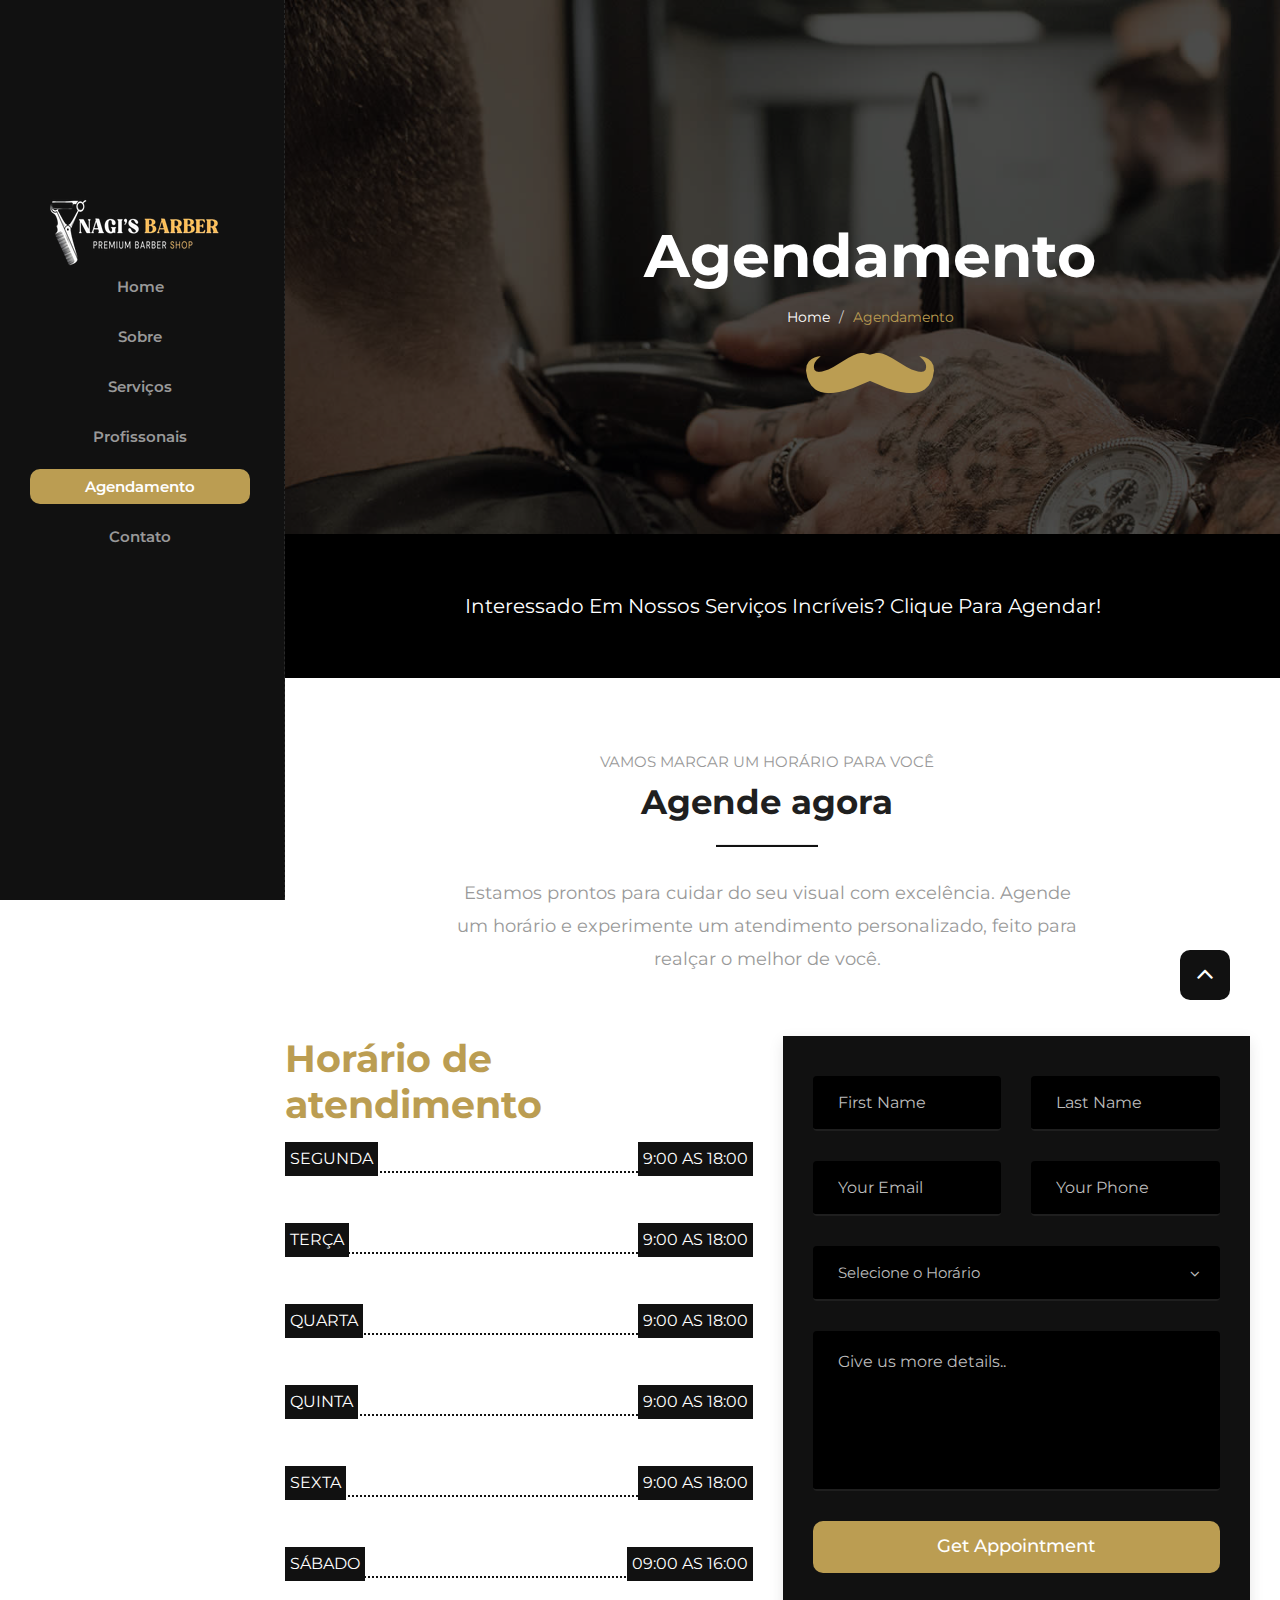
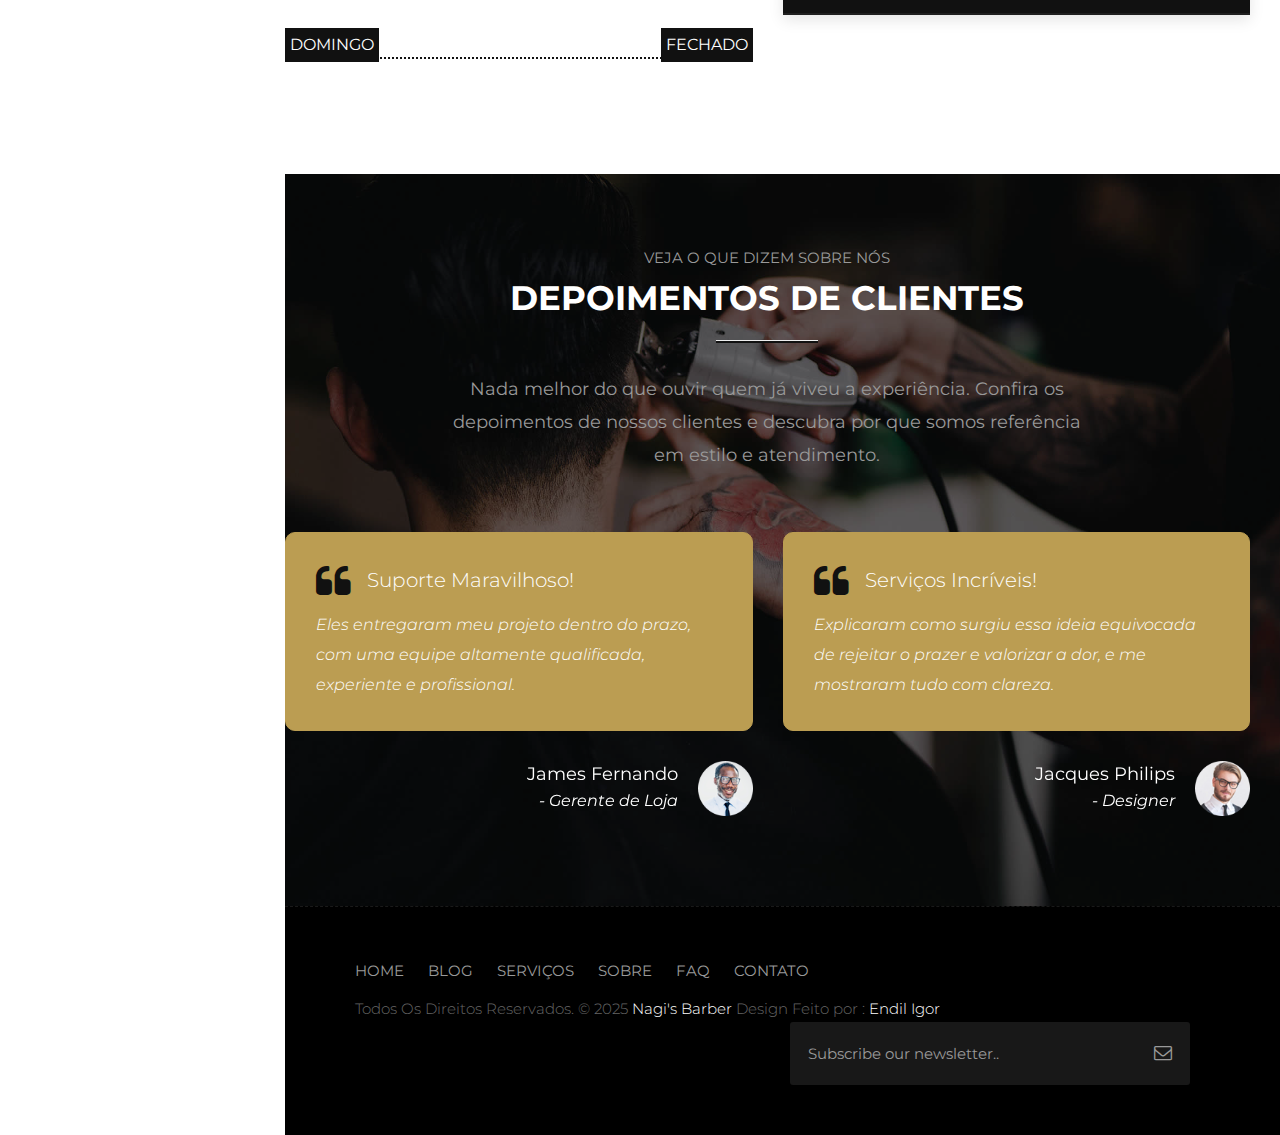
==== appointment.html @ 7f7d2e05 "first commit" ====
<!DOCTYPE html>
<html lang="en">

    <!-- Basic -->
    <meta charset="utf-8">
    <meta http-equiv="X-UA-Compatible" content="IE=edge">   
   
    <!-- Mobile Metas -->
    <meta name="viewport" content="width=device-width, minimum-scale=1.0, maximum-scale=1.0, user-scalable=no">
 
     <!-- Site Metas -->
    <title>Nagi's Barbershop</title>  
    <meta name="keywords" content="">
    <meta name="description" content="">
    <meta name="author" content="">

    <!-- Site Icons -->
    <link rel="shortcut icon" href="images/favi.ico" type="image/x-icon" />
    <link rel="apple-touch-icon" href="images/apple-touch-ico.png">

    <!-- Bootstrap CSS -->
    <link rel="stylesheet" href="css/bootstrap.min.css">
    <!-- Site CSS -->
    <link rel="stylesheet" href="style.css">
    <!-- Colors CSS -->
    <link rel="stylesheet" href="css/colors.css">
    <!-- ALL VERSION CSS -->
    <link rel="stylesheet" href="css/versions.css">
    <!-- Responsive CSS -->
    <link rel="stylesheet" href="css/responsive.css">
    <!-- Custom CSS -->
    <link rel="stylesheet" href="css/custom.css">

    <!--[if lt IE 9]>
      <script src="https://oss.maxcdn.com/libs/html5shiv/3.7.0/html5shiv.js"></script>
      <script src="https://oss.maxcdn.com/libs/respond.js/1.4.2/respond.min.js"></script>
    <![endif]-->

</head>
<body class="barber_version">

    <!-- LOADER -->
    <div id="preloader">
        <div class="cube-wrapper">
		  <div class="cube-folding">
			<span class="leaf1"></span>
			<span class="leaf2"></span>
			<span class="leaf3"></span>
			<span class="leaf4"></span>
		  </div>
		  <span class="loading" data-name="Loading">Nagi'sBarber Loading</span>
		</div>
    </div><!-- end loader -->
    <!-- END LOADER -->

    <div id="wrapper">

        <!-- Sidebar-wrapper -->
        <div id="sidebar-wrapper">
			<div class="side-top">
				<div class="logo-sidebar">
					<a href="index.html"><img src="images/logos/logo.png" alt="image"></a>
				</div>
				<ul class="sidebar-nav">
                    <li><a href="index.html">Home</a></li>
					<li><a href="about.html">Sobre</a></li>
					<li><a href="services.html">Serviços</a></li>
					<li><a href="barbers.html">Profissonais</a></li>
					<li><a class="active" href="appointment.html">Agendamento</a></li>
					<li><a href="contact.html">Contato</a></li>
				</ul>
			</div>
        </div>
        <!-- End Sidebar-wrapper -->

        <!-- Page Content -->
        <div id="page-content-wrapper">
            <a href="#menu-toggle" class="menuopener" id="menu-toggle"><i class="fa fa-bars"></i></a>
			
            <div class="all-page-bar">
				<div class="container">
					<div class="row">
						<div class="col-xs-12 col-sm-12 col-md-12">
							<div class="title title-1 text-center">
								<div class="title--heading">
									<h1>Agendamento</h1>
								</div>
								<div class="clearfix"></div>
								<ol class="breadcrumb">
									<li><a href="index-3.html">Home</a></li>
									<li class="active">Agendamento</li>
								</ol>
								<div class="much">
									<img src="uploads/mustache.png" alt=""/>
								</div>
							</div>
							<!-- .title end -->
						</div>
					</div>
				</div>
			</div><!-- end all-page-bar -->

            <section class="section nopad cac text-center">
                <a href="appointment.html"><h3>Interessado em nossos serviços incríveis? Clique para Agendar!</h3></a>
            </section>

            <div id="appointment" class="section wb">
                <div class="container-fluid">
                    <div class="section-title row text-center">
                        <div class="col-md-8 col-md-offset-2">
                            <small>VAMOS MARCAR UM HORÁRIO PARA VOCÊ</small>
                            <h3>Agende agora</h3>
                            <hr class="grd1">
                            <p class="lead">Estamos prontos para cuidar do seu visual com excelência. Agende um horário e experimente um atendimento personalizado, feito para realçar o melhor de você.</p>                            
                        </div>
                    </div><!-- end title -->

                    <div class="row">
						<div class="col-md-6">
							<div class="appointment-left">
								<h2>Horário de atendimento</h2>
								<div class="appointment-time">
									<ul>
										<li>
											<span>Segunda </span><span>9:00 as 18:00</span>
										</li>
										<li>
											<span>Terça </span><span>9:00 as 18:00</span>
										</li>
										<li>
											<span>Quarta </span><span>9:00 as 18:00</span>
										</li>
										<li>
											<span>Quinta </span><span>9:00 as 18:00</span>
										</li>
										<li>
											<span>Sexta  </span><span>9:00 as 18:00</span>
										</li>
										<li>
											<span>Sábado  </span><span>09:00 as 16:00</span>
										</li>
										<li>
											<span>Domingo  </span><span>Fechado</span>
										</li>
									</ul>
								</div>
							</div>
						</div>
                        <div class="col-md-6">
                            <div class="contact_form">
                                <div id="message"></div>
                                <form id="contactform" class="row" action="contact.php" name="contactform" method="post">
                                    <fieldset class="row-fluid">
                                        <div class="col-lg-6 col-md-6 col-sm-6 col-xs-12">
                                            <input type="text" name="first_name" id="first_name" class="form-control" placeholder="First Name">
                                        </div>
                                        <div class="col-lg-6 col-md-6 col-sm-6 col-xs-12">
                                            <input type="text" name="last_name" id="last_name" class="form-control" placeholder="Last Name">
                                        </div>
                                        <div class="col-lg-6 col-md-6 col-sm-6 col-xs-12">
                                            <input type="email" name="email" id="email" class="form-control" placeholder="Your Email">
                                        </div>
                                        <div class="col-lg-6 col-md-6 col-sm-6 col-xs-12">
                                            <input type="text" name="phone" id="phone" class="form-control" placeholder="Your Phone">
                                        </div>
                                        <div class="col-lg-12 col-md-12 col-sm-12 col-xs-12">
                                            <label class="sr-only">Selecione o Horário</label>
                                            <select name="select_service" id="select_service" class="selectpicker form-control" data-style="btn-white">
                                                <option value="selecttime">Selecione o Horário</option>
                                                <option value="Weekdays">Dias da semana</option>
                                                <option value="Weekend">Fim de semana</option>
                                            </select>
                                        </div>
                                        <div class="col-lg-12 col-md-12 col-sm-12 col-xs-12">
                                            <textarea class="form-control" name="comments" id="comments" rows="6" placeholder="Give us more details.."></textarea>
                                        </div>
                                        <div class="col-lg-12 col-md-12 col-sm-12 col-xs-12 text-center">
                                            <button type="submit" value="SEND" id="submit" class="btn btn-light btn-radius btn-brd grd1 btn-block subt">Get Appointment</button>
                                        </div>
                                    </fieldset>
                                </form>
                            </div>
                        </div><!-- end col -->
                    </div><!-- end row -->
                </div><!-- end container -->
            </div><!-- end section -->

            <div id="testimonials" class="parallax section db parallax-off" style="background-image:url('uploads/parallax_20.jpg');">
                <div class="container-fluid">
                    <div class="section-title row text-center">
                        <div class="col-md-8 col-md-offset-2">
                            <small>VEJA O QUE DIZEM SOBRE NÓS</small>
                            <h3>DEPOIMENTOS DE CLIENTES</h3>
                            <hr class="grd1">
                            <p class="lead">Nada melhor do que ouvir quem já viveu a experiência. Confira os depoimentos de nossos clientes e descubra por que somos referência em estilo e atendimento.</p>                            
                        </div>
                    </div><!-- end title -->

                    <div class="row">
                        <div class="col-md-12 col-sm-12">
                            <div class="testi-carousel owl-carousel owl-theme">                                 
                                <div class="testimonial clearfix">
                                    <div class="desc">
                                        <h3><i class="fa fa-quote-left"></i> Suporte Maravilhoso!</h3>
                                        <p class="lead">Eles entregaram meu projeto dentro do prazo, com uma equipe altamente qualificada, experiente e profissional.</p>
                                    </div>
                                    <div class="testi-meta">
                                        <img src="uploads/testi_01.png" alt="" class="img-responsive alignright">
                                        <h4>James Fernando <small>- Gerente de Loja</small></h4>
                                    </div>
                                    <!-- end testi-meta -->
                                </div>
                                <!-- end testimonial -->
                                
                                <div class="testimonial clearfix">
                                    <div class="desc">
                                        <h3><i class="fa fa-quote-left"></i> Serviços Incríveis!</h3>
                                        <p class="lead">Explicaram como surgiu essa ideia equivocada de rejeitar o prazer e valorizar a dor, e me mostraram tudo com clareza.</p>
                                    </div>
                                    <div class="testi-meta">
                                        <img src="uploads/testi_02.png" alt="" class="img-responsive alignright">
                                        <h4>Jacques Philips <small>- Designer</small></h4>
                                    </div>
                                    <!-- end testi-meta -->
                                </div>
                                <!-- end testimonial -->
                                
                                <div class="testimonial clearfix">
                                    <div class="desc">
                                        <h3><i class="fa fa-quote-left"></i> Equipe Talentosa e Dedicada!</h3>
                                        <p class="lead">O verdadeiro construtor da felicidade humana — ninguém rejeita ou evita o prazer em si, pois todos o buscam naturalmente.</p>
                                    </div>
                                    <div class="testi-meta">
                                        <img src="uploads/testi_03.png" alt="" class="img-responsive alignright">
                                        <h4>Venanda Mercy <small>- Rio de Janeiro</small></h4>
                                    </div>
                                    <!-- end testi-meta -->
                                </div>
                                <!-- end testimonial -->
                                
                                <div class="testimonial clearfix">
                                    <div class="desc">
                                        <h3><i class="fa fa-quote-left"></i> Atendimento Personalizado!</h3>
                                        <p class="lead">Nunca fui tão bem atendido em uma barbearia. Os profissionais entendem exatamente o que o cliente precisa e desejam.</p>
                                    </div>
                                    <div class="testi-meta">
                                        <img src="uploads/testi_04.png" alt="" class="img-responsive alignright">
                                        <h4>Roberto Santos <small>- São Paulo</small></h4>
                                    </div>
                                    <!-- end testi-meta -->
                                </div>
                            </div><!-- end testimonial -->
                        </div><!-- end col -->
                    </div><!-- end row -->
                </div><!-- end container -->
            </div><!-- end section -->

            <div class="copyrights">
                <div class="container-fluid">
                    <div class="footer-distributed">
                        <div class="footer-left">
                            <p class="footer-links">
                                <a href="#">Home</a>
                                <a href="#">Blog</a>
                                <a href="services.html">Serviços</a>
                                <a href="about.html">Sobre</a>
                                <a href="">Faq</a>
                                <a href="contact.html">Contato</a>
                            </p>
                            <p class="footer-company-name">Todos Os Direitos Reservados. &copy; 2025 <a href="#">Nagi's Barber</a> Design Feito por : <a href="https://www.linkedin.com/in/endil-igor/">Endil Igor</a></p>
                        </div>

                        <div class="footer-right">
                            <form method="get" action="#">
                                <input placeholder="Subscribe our newsletter.." name="search">
                                <i class="fa fa-envelope-o"></i>
                            </form>
                        </div>
                    </div>
                </div><!-- end container -->
            </div><!-- end copyrights -->
        </div>
    </div><!-- end wrapper -->

    <a href="#" id="scroll-to-top" class="dmtop global-radius"><i class="fa fa-angle-up"></i></a>

    <!-- ALL JS FILES -->
    <script src="js/all.js"></script>
	<script src="js/responsive-tabs.js"></script>
    <!-- ALL PLUGINS -->
    <script src="js/custom.js"></script>

    <!-- Menu Toggle Script -->
    <script>
    (function($) {
        "use strict";
        $("#menu-toggle").click(function(e) {
            e.preventDefault();
            $("#wrapper").toggleClass("toggled");
        });
        smoothScroll.init({
            selector: '[data-scroll]', // Selector for links (must be a class, ID, data attribute, or element tag)
            selectorHeader: null, // Selector for fixed headers (must be a valid CSS selector) [optional]
            speed: 500, // Integer. How fast to complete the scroll in milliseconds
            easing: 'easeInOutCubic', // Easing pattern to use
            offset: 0, // Integer. How far to offset the scrolling anchor location in pixels
            callback: function ( anchor, toggle ) {} // Function to run after scrolling
        });
    })(jQuery);
    </script>

</body>
</html>
---- style.css ----
/*------------------------------------------------------------------
    Version: 1.0
-------------------------------------------------------------------*/


/*------------------------------------------------------------------
    [Table of contents]

    1. IMPORT FONTS
    2. IMPORT FILES
    3. SKELETON
    4. WP CORE
    5. HEADER
    6. SECTIONS
    7. SECTIONS
    8. PORTFOLIO
    9. TESTIMONIALS
    10. PRICING TABLES
    11. ICON BOXES
    12. MESSAGE BOXES
    13. FEATURES
    14. CONTACT
    15. FOOTER
    16. MISC
    17. BUTTONS
-------------------------------------------------------------------*/


/*------------------------------------------------------------------
    IMPORT FONTS
-------------------------------------------------------------------*/

@import url('https://fonts.googleapis.com/css?family=Montserrat:100,200,300,400,500,600,700|Noto+Serif:400,700');

/*------------------------------------------------------------------
    IMPORT FILES
-------------------------------------------------------------------*/

@import url(css/animate.css);
@import url(css/animate.min.css);
@import url(css/loading.css...);
@import url(css/flaticon.css);
@import url(css/prettyPhoto.css);
@import url(css/owl.carousel.css);
@import url(css/font-awesome.min.css);

/*------------------------------------------------------------------
    SKELETON
-------------------------------------------------------------------*/

body {
    color: #999;
    font-size: 15px;
    font-family: 'Montserrat', sans-serif;
    line-height: 1.80857;
}

body.demos .section {
    background: url(images/bg.png) repeat top center #f2f3f5;
}

body.demos .section-title img {
    max-width: 280px;
    display: block;
    margin: 10px auto;
}

body.demos .service-widget h3 {
    border-bottom: 1px solid #ededed;
    font-size: 18px;
    padding: 20px 0;
    background-color: #ffffff;
}

body.demos .service-widget {
    margin: 0 0 30px;
    padding: 30px;
    background-color: #fff
}

body.demos .container-fluid {
    max-width: 1080px
}

a {
    color: #1f1f1f;
    text-decoration: none !important;
    outline: none !important;
    -webkit-transition: all .3s ease-in-out;
    -moz-transition: all .3s ease-in-out;
    -ms-transition: all .3s ease-in-out;
    -o-transition: all .3s ease-in-out;
    transition: all .3s ease-in-out;
}

h1,
h2,
h3,
h4,
h5,
h6 {
    letter-spacing: 0;
    font-weight: normal;
    position: relative;
    padding: 0 0 10px 0;
    font-weight: normal;
    line-height: 120% !important;
    color: #1f1f1f;
    margin: 0
}

h1 {
    font-size: 24px
}

h2 {
    font-size: 22px
}

h3 {
    font-size: 18px
}

h4 {
    font-size: 16px
}

h5 {
    font-size: 14px
}

h6 {
    font-size: 13px
}

h1 a,
h2 a,
h3 a,
h4 a,
h5 a,
h6 a {
    color: #212121;
    text-decoration: none!important;
    opacity: 1
}

h1 a:hover,
h2 a:hover,
h3 a:hover,
h4 a:hover,
h5 a:hover,
h6 a:hover {
    opacity: .8
}

a {
    color: #1f1f1f;
    text-decoration: none;
    outline: none;
}

a,
.btn {
    text-decoration: none !important;
    outline: none !important;
    -webkit-transition: all .3s ease-in-out;
    -moz-transition: all .3s ease-in-out;
    -ms-transition: all .3s ease-in-out;
    -o-transition: all .3s ease-in-out;
    transition: all .3s ease-in-out;
}

.btn-custom {
    margin-top: 20px;
    background-color: transparent !important;
    border: 2px solid #ddd;
    padding: 12px 40px;
    font-size: 16px;
}

.lead {
    font-size: 18px;
    line-height: 30px;
    color: #767676;
    margin: 0;
    padding: 0;
}

blockquote {
    margin: 20px 0 20px;
    padding: 30px;
}
ul, li, ol{
	list-style: none;
	margin: 0px;
	padding: 0px;
}


/*------------------------------------------------------------------
    WP CORE
-------------------------------------------------------------------*/

.first {
    clear: both
}

.last {
    margin-right: 0
}

.alignnone {
    margin: 5px 20px 20px 0;
}

.aligncenter,
div.aligncenter {
    display: block;
    margin: 5px auto 5px auto;
}

.alignright {
    float: right;
    margin: 10px 0 20px 20px;
}

.alignleft {
    float: left;
    margin: 10px 20px 20px 0;
}

a img.alignright {
    float: right;
    margin: 10px 0 20px 20px;
}

a img.alignnone {
    margin: 10px 20px 20px 0;
}

a img.alignleft {
    float: left;
    margin: 10px 20px 20px 0;
}

a img.aligncenter {
    display: block;
    margin-left: auto;
    margin-right: auto
}

.wp-caption {
    background: #fff;
    border: 1px solid #f0f0f0;
    max-width: 96%;
    /* Image does not overflow the content area */
    padding: 5px 3px 10px;
    text-align: center;
}

.wp-caption.alignnone {
    margin: 5px 20px 20px 0;
}

.wp-caption.alignleft {
    margin: 5px 20px 20px 0;
}

.wp-caption.alignright {
    margin: 5px 0 20px 20px;
}

.wp-caption img {
    border: 0 none;
    height: auto;
    margin: 0;
    max-width: 98.5%;
    padding: 0;
    width: auto;
}

.wp-caption p.wp-caption-text {
    font-size: 11px;
    line-height: 17px;
    margin: 0;
    padding: 0 4px 5px;
}


/* Text meant only for screen readers. */

.screen-reader-text {
    clip: rect(1px, 1px, 1px, 1px);
    position: absolute !important;
    height: 1px;
    width: 1px;
    overflow: hidden;
}

.screen-reader-text:focus {
    background-color: #f1f1f1;
    border-radius: 3px;
    box-shadow: 0 0 2px 2px rgba(0, 0, 0, 0.6);
    clip: auto !important;
    color: #21759b;
    display: block;
    font-size: 14px;
    font-size: 0.875rem;
    font-weight: bold;
    height: auto;
    left: 5px;
    line-height: normal;
    padding: 15px 23px 14px;
    text-decoration: none;
    top: 5px;
    width: auto;
    z-index: 100000;
    /* Above WP toolbar. */
}


/*------------------------------------------------------------------
    HEADER
-------------------------------------------------------------------*/

.megamenu .nav,
.megamenu .collapse,
.megamenu .dropup,
.megamenu .dropdown {
    position: static;
}

.megamenu .container-fluid {
    position: relative;
}

.megamenu .dropdown-menu {
    left: auto;
}

.megamenu .megamenu-content {
    padding: 20px 30px;
}

.megamenu .dropdown.megamenu-fw .dropdown-menu {
    left: 0;
    right: 0;
}

.megamenu .list-unstyled {
    min-width: 200px;
}

.header_style_01 {
    background-color: rgba(255, 255, 255, 0.1);
    display: block;
    left: 0;
    padding: 20px 40px !important;
    position: absolute;
    right: 0;
    top: 0;
    width: 100%;
    z-index: 111;
}

.header_style_01 .navbar-default {
    background-color: transparent;
    border: 0;
}

.header_style_01 .navbar,
.header_style_01 .navbar-nav,
.header_style_01 .navbar-default,
.header_style_01 .nav {
    margin-bottom: 0 !important;
}

.header_style_01 .navbar-brand {
    padding: 2px 15px 0 15px;
}

.header_style_01 .navbar-default .navbar-nav > li > a {
    border-radius: 0;
    color: #ffffff !important;
    font-size: 15px;
    font-style: normal;
    font-weight: 400;
    text-transform: capitalize;
    background-color: transparent;
}

.header_style_01 .navbar-default .navbar-nav > li a {
    background-color: transparent !important;
}

.header_style_01 .navbar-default .navbar-nav > li:hover a,
.header_style_01 .navbar-default .navbar-nav > li:focus a {
    opacity: 0.7;
    filter: alpha(opacity=70);
    /* For IE8 and earlier */
}

.header_style_01 .navbar-right > li {
    margin-top: 2px;
    -webkit-transition: all .3s ease-in-out;
    -moz-transition: all .3s ease-in-out;
    -ms-transition: all .3s ease-in-out;
    -o-transition: all .3s ease-in-out;
    transition: all .3s ease-in-out;
}

.header_style_01 .navbar-right > li > a {
    padding-bottom: 10px;
    padding-top: 10px;
}

li.social-links {
    margin: 0 8px;
}

li.social-links a {
    padding: 13px 0 !important;
}

.affix-top {
    overflow: hidden;
    visibility: visible;
    opacity: 1;
    top: -100%;
}

.affix {
    top: 0;
    left: 0;
    right: 0;
    width: 100%;
    padding: 20px 40px;
    background-color: #1f1f1f !important;
    -webkit-transition: visibility 0.95s ease-in-out, opacity 0.95s ease-in-out, bottom 0.95s ease-in-out, top 0.95s ease-in-out, left 0.95s ease-in-out, right 0.95s ease-in-out;
    -moz-transition: visibility 0.95s ease-in-out, opacity 0.95s ease-in-out, bottom 0.95s ease-in-out, top 0.95s ease-in-out, left 0.95s ease-in-out, right 0.95s ease-in-out;
    -o-transition: visibility 0.95s ease-in-out, opacity 0.95s ease-in-out, bottom 0.95s ease-in-out, top 0.95s ease-in-out, left 0.95s ease-in-out, right 0.95s ease-in-out;
    transition: visibility 0.95s ease-in-out, opacity 0.95s ease-in-out, top 0.95s ease-in-out, bottom 0.95s ease-in-out, left 0.95s ease-in-out, right 0.95s ease-in-out;
}

.navbar-nav li {
    position: relative;
}

.navbar-nav span {
    font-size: 24px;
    position: absolute;
    right: 2px;
    top: 13px;
}


body.barber_version .sidebar-nav li a.active{
	background: #bb9d52;
	color: #ffffff;
}


.side-top{
	position: absolute;
	top: 26%;
	width: 280px;
	text-align: center;
	margin: -20px auto;
	padding: 0 30px;
	list-style: none;
}

#full-width .owl-dots{
	display: inline-block;
	position: absolute;
	bottom: -50%;
	width: 100%;
	left: 0;
	right: 0;
	margin: 0 auto;
	text-align: center;
}
#full-width .owl-dots .owl-dot {
	display: inline-block;
}
#full-width .owl-dots .owl-dot span {
    width: 8px;
    height: 8px;
    margin: 0 7px;
    border-radius: 50%;
    background: #ddd;
	display: inline-block;
}

#full-width .owl-dots .owl-dot.active span {
	background: #bb9d52;
}


/*------------------------------------------------------------------
    SECTIONS
-------------------------------------------------------------------*/

.parallax {
    background-attachment: fixed;
    background-size: cover;
    height: 100%;
    padding: 120px 0;
    position: relative;
    width: 100%;
}

.parallax.parallax-off {
    background-attachment: scroll !important;
    display: block;
    height: 100%;
    min-height: 100%;
    overflow: hidden;
    position: relative;
    background-position: center center;
    vertical-align: sub;
    width: 100%;
    z-index: 2;
}

.parallax-off::before{
	content: "";
	position: absolute; 
	width: 100%;
	height: 100%;
	background: rgba(0,0,0,.6);
	left: 0px;
	top: 0px;
}


.no-scroll-xy {
    overflow: hidden !important;
    -webkit-transition: all .4s ease-in-out;
    -moz-transition: all .4s ease-in-out;
    -ms-transition: all .4s ease-in-out;
    -o-transition: all .4s ease-in-out;
    transition: all .4s ease-in-out;
}

.section {
    display: block;
    position: relative;
    overflow: hidden;
    padding: 70px 0;
}

.noover {
    overflow: visible;
}

.noover .btn-dark {
    border: 0 !important;
}

.nopad {
    padding: 0;
}

.nopadtop {
    padding-top: 0;
}

.section.wb {
    background-color: #ffffff;
}

.section.lb {
    background-color: #f2f3f5;
}

.section.db {
    background-color: #1f1f1f;
}

.section.color1 {
    background-color: #448AFF;
}

.first-section {
    display: block;
    position: relative;
    overflow: hidden;
    padding: 16em 0 13em;
}

.first-section::before{
	content: "";
	position: absolute;
	top: 0px;
	left: 0px;
	width: 100%;
	height: 100%;
	background: #000000;
}
.first-section::before{
	opacity: 0.5;
}

.first-section h2 {
    color: #ffffff;
    font-size: 68px;
    font-weight: 300;
    text-transform: capitalize;
    display: block;
    margin: 0;
    padding: 0 0 30px;
    position: relative;
}

.big-tagline{
	padding: 10px 0px;
}

.first-section .lead {
    font-size: 21px;
    font-weight: 300;
    padding: 0 0 40px;
    margin: 0;
    line-height: inherit;
    color: #ffffff;
}

.macbookright {
    width: 980px;
    position: absolute;
    right: -15%;
    bottom: -6%;
}

.section-title {
    display: block;
    position: relative;
    margin-bottom: 60px;
}

.section-title p {
    color: #999;
    font-weight: 400;
    font-size: 18px;
    line-height: 33px;
    margin: 0;
}

.section-title h3 {
    font-size: 42px;
    font-weight: 300;
    line-height: 62px;
    margin: 0 0 25px;
    padding: 0;
    text-transform: none;
}

.section.colorsection p,
.section.colorsection h3,
.section.db h3 {
    color: #ffffff;
}


/*------------------------------------------------------------------
    PORTFOLIO
-------------------------------------------------------------------*/

.item-h2,
.item-h1 {
    height: 100% !important;
    height: auto !important;
}

.isotope-item {
    z-index: 2;
    padding: 0;
}

.isotope-hidden.isotope-item {
    pointer-events: none;
    z-index: 1;
}

.isotope,
.isotope .isotope-item {
    /* change duration value to whatever you like */
    -webkit-transition-duration: 0.8s;
    -moz-transition-duration: 0.8s;
    transition-duration: 0.8s;
}

.isotope {
    -webkit-transition-property: height, width;
    -moz-transition-property: height, width;
    transition-property: height, width;
}

.isotope .isotope-item {
    -webkit-transition-property: -webkit-transform, opacity;
    -moz-transition-property: -moz-transform, opacity;
    transition-property: transform, opacity;
}

.portfolio-filter ul {
    padding: 0;
    z-index: 2;
    display: block;
    position: relative;
    margin: 0;
}

.portfolio-filter ul li {
    border-radius: 0;
    display: inline-block;
    margin: 0 5px 0 0;
    text-decoration: none;
    text-transform: uppercase;
    vertical-align: middle;
}

.portfolio-filter ul li:last-child:after {
    content: "";
}

.portfolio-filter ul li .btn-dark {
    box-shadow: none;
    background-color: transparent;
    border: 1px solid #e6e7e6 !important;
    color: #1f1f1f;
    font-weight: 400;
    font-size: 13px;
    padding: 10px 30px;
}

.da-thumbs {
    list-style: none;
    position: relative;
    padding: 0;
}

.da-thumbs .pitem {
    margin: 0;
    padding: 15px;
    position: relative;
}

.da-thumbs .pitem a,
.da-thumbs .pitem a img {
    display: block;
    position: relative;
}

.da-thumbs .pitem a {
    overflow: hidden;
}

.da-thumbs .pitem a div {
    position: absolute;
    background-color: rgba(0, 0, 0, 0.8);
    width: 100%;
    height: 100%;
}

.da-thumbs .pitem a div h3 {
    display: block;
    color: #ffffff;
    font-size: 20px;
    padding: 30px 15px;
    text-transform: capitalize;
    font-weight: normal;
}

.da-thumbs .pitem a div h3 small {
    display: block;
    color: #ffffff;
    margin-top: 5px;
    font-size: 13px;
    font-weight: 300;
}

.da-thumbs .pitem a div i {
    background-color: #1f1f1f;
    position: absolute;
    color: #ffffff !important;
    bottom: 0;
    font-size: 15px;
    z-index: 12;
    right: 0;
    width: 40px;
    height: 40px;
    line-height: 40px;
    text-align: center;
}


/*------------------------------------------------------------------
    TESTIMONIALS
-------------------------------------------------------------------*/

.logos img {
    margin: auto;
    display: block;
    text-align: center;
    width: 100%;
    opacity: 0.3;
}

.logos img:hover {
    opacity: 0.5;
}

.desc h3 i {
    color: #111111;
    font-size: 37px;
    vertical-align: middle;
    margin-right: 12px;
}

.desc {
    padding: 30px;
    position: relative;
    background: #bb9d52;
    border: 1px solid #bb9d52;
	border-radius: 10px;
}

.testi-meta {
    display: block;
    margin-top: 20px;
	text-align: right;
}

.testimonial h4 {
    font-size: 18px;
    color: #ffffff;
    padding: 13px 0 0;
}

.testimonial img {
    max-width: 55px;
}

.testimonial small {
    margin-top: 7px;
    font-size: 16px;
    display: block;
}

.testimonial {
    background-color: transparent;
}

.testimonial h3 {
    padding: 0 0 10px;
    font-size: 20px;
    font-weight: 300;
}

.testimonial small,
.testimonial .lead {
    background-color: transparent;
    color: #ffffff;
    display: block;
    font-size: 16px;
    font-style: italic;
    line-height: 30px;
    margin: 0;
    padding: 0;
    position: relative;
}

.testimonial p:after {
    display: none;
}


/*------------------------------------------------------------------
    PRICING TABLES
-------------------------------------------------------------------*/

.pricing-table {
    margin: 50px 0 0 0;
    background: #fff;
    box-shadow: 0 5px 14px rgba(0, 0, 0, 0.1);
}

.pricing-table i {
    width: 30px;
    color: #c2c2c2;
    display: inline-block;
    margin-right: 10px;
    padding-right: 5px;
    border-right: 1px solid #ececec;
}

.pricing-table .btn-dark {
    padding: 10px 24px;
    font-size: 15px;
}

.pricing-table strong {
    font-weight: 600;
    margin-right: 6px;
    color: #1f1f1f;
}

.pricing-table-header {
    padding: 30px 0 25px 0;
    background: #ffffff;
}

.pricing-table-header h2 {
    font-size: 31px;
    margin: 0;
    padding: 0;
    font-weight: 300;
}

.pricing-table-header h3 {
    font-size: 15px;
    font-weight: 600;
    color: #aaaaaa;
    margin-top: 10px;
    text-transform: uppercase;
}

.pricing-table-space {
    height: 10px;
}

.pricing-table-text {
    margin: 15px 30px 0 30px;
    padding: 0 10px 15px 10px;
    border-bottom: 1px solid #ececec;
    font-weight: 300;
    line-height: 30px;
    color: #c2c2c2;
    font-size: 16px;
}

.pricing-table-text p {
    font-weight: 400;
}

.pricing-table-features {
    margin: 15px 30px 0 30px;
    padding: 0 10px 15px 30px;
    border-bottom: 1px solid #ececec;
    text-align: left;
    line-height: 30px;
    font-size: 16px;
    color: #c2c2c2;
}

.pricing-table-highlighted h3,
.pricing-table-highlighted h2 {
    color: #ffffff !important;
}

.pricing-table-sign-up {
    margin-top: 25px;
    padding-bottom: 30px;
}


/* Highlighted table */

.pricing-table-highlighted {
    margin-top: 0;
}

.m130 {
    margin-top: 130px;
}

.nav-pills {
    border: 1px solid #e1e1e1;
}

.nav-pills > li {
    width: 50%;
    padding: 10px;
    float: left;
    margin: 0 !important;
}

.nav-pills > li > a {
    margin: 0!important;
    text-align: center;
    background-color: #f4f4f4;
}

.about-tab .nav-tabs{
	border: none;
	padding: 20px;
	display: block;
	text-align: center;
}
.about-tab .nav-tabs > li{
	margin: 0px;
	display: inline-block;
	text-align: center;
	float: none;
}

.about-tab .nav-tabs > li a{
	border-radius: 10px;
	border: none;
}
body.barber_version .about-tab .nav-tabs > li a:hover{
	color: #ffffff;
	background: #111111;
	border: none;
}
.about-tab .nav-tabs > li.active > a{
	border: none;
	background: #bb9d52;
	color: #ffffff;
}

.about-tab .tab-content > .tab-pane{
	padding: 20px;
	text-align: center;
}
.about-tab .tab-content > .tab-pane ul li{
	display: inline-block;
	margin: 0px 10px;
}
.about-tab .tab-content > .tab-pane ul li i{
	margin-right: 15px;
}


/*------------------------------------------------------------------
    ICON BOXES
-------------------------------------------------------------------*/

.icon-wrapper {
    position: relative;
    cursor: pointer;
    display: block;
    z-index: 1;
}

.icon-wrapper i {
    width: 75px;
    height: 75px;
    text-align: center;
    line-height: 75px;
    font-size: 28px;
    background-color: #f2f3f5;
    color: #1f1f1f;
    margin-top: 0;
}

.small-icons.icon-wrapper:hover i,
.small-icons.icon-wrapper:hover i:hover,
.small-icons.icon-wrapper i {
    width: auto !important;
    height: auto !important;
    line-height: 1 !important;
    padding: 0 !important;
    color: #e3e3e3 !important;
    background-color: transparent !important;
    background: none !important;
    margin-right: 10px !important;
    vertical-align: middle;
    font-size: 24px !important;
}

.small-icons.icon-wrapper h3 {
    font-size: 18px;
    padding-bottom: 5px;
}

.small-icons.icon-wrapper p {
    padding: 0;
    margin: 0;
}

.icon-wrapper h3 {
    font-size: 21px;
    padding: 0 0 15px;
    margin: 0;
}

.icon-wrapper p {
    margin-bottom: 0;
    padding-left: 95px;
}

.icon-wrapper p small {
    display: block;
    color: #999;
    margin-top: 10px;
    text-transform: none;
    font-weight: 600;
    font-size: 16px;
}

.icon-wrapper p small:after {
    content: "\f105";
    font-family: FontAwesome;
    margin-left: 5px;
    font-size: 11px;
}

.effect-1 {
    display: inline-block;
    cursor: pointer;
    text-align: center;
    position: relative;
    text-decoration: none;
    z-index: 1;
}

.effect-1:after {
    pointer-events: none;
    position: absolute;
    width: 100%;
    height: 100%;
    border-radius: 50%;
    content: '';
    -webkit-box-sizing: content-box;
    -moz-box-sizing: content-box;
    box-sizing: content-box;
}

.effect-1 {
    -webkit-transition: background 0.2s, color 0.2s;
    -moz-transition: background 0.2s, color 0.2s;
    transition: background 0.2s, color 0.2s;
}

.effect-1:after {
    top: -2px;
    left: -2px;
    padding: 2px;
    box-shadow: 0 0 0 2px #2750ff;
    -webkit-transition: -webkit-transform 0.2s, opacity 0.2s;
    -webkit-transform: scale(.8);
    -moz-transition: -moz-transform 0.2s, opacity 0.2s;
    -moz-transform: scale(.8);
    -ms-transform: scale(.8);
    transition: transform 0.2s, opacity 0.2s;
    transform: scale(.8);
    opacity: 0;
}

.effect-1:hover:after {
    -webkit-transform: scale(1);
    -moz-transform: scale(1);
    -ms-transform: scale(1);
    transform: scale(1);
    opacity: 1;
}

.effect-1:after {
    -webkit-transform: scale(1.2);
    -moz-transform: scale(1.2);
    -ms-transform: scale(1.2);
    transform: scale(1.2);
}

.effect-1:hover:after {
    -webkit-transform: scale(1);
    -moz-transform: scale(1);
    -ms-transform: scale(1);
    transform: scale(1);
    opacity: 1;
}


/*------------------------------------------------------------------
    MESSAGE BOXES
-------------------------------------------------------------------*/

.service-widget h3 {
    font-size: 21px;
    color: #ffffff;
    padding: 20px 0 12px;
    margin: 0;
}

.service-widget h3 a,
.section.wb .service-widget h3,
.section.lb .service-widget h3 {
    color: #1f1f1f;
}

.service-widget p {
    margin-bottom: 0;
    padding-bottom: 0;
}

.message-box h4 {
    text-transform: uppercase;
    padding: 0;
    margin: 0 0 5px;
    font-weight: 600;
    letter-spacing: 0.5px;
    font-size: 15px;
    color: #999;
}

.message-box h2 {
    font-size: 38px;
    font-weight: 600;
    padding: 0 0 10px;
    margin: 0;
    line-height: 62px;
    margin-top: 0;
    text-transform: none;
}

.message-box p {
    margin-bottom: 20px;
}

.message-box .lead {
    padding-top: 10px;
    font-size: 19px;
    font-style: italic;
    color: #999;
    padding-bottom: 0;
}

.post-media {
    position: relative;
}

.post-media img {
    width: 100%;
}

.playbutton {
    position: absolute;
    color: #ffffff !important;
    top: 40%;
    font-size: 60px;
    z-index: 12;
    left: 0;
    right: 0;
    text-align: center;
    margin: -20px auto;
}

.hoverbutton {
    background-color: rgba(255, 255, 255, 0.8);
    position: absolute;
    color: #1f1f1f !important;
    top: 48%;
    font-size: 21px;
    z-index: 12;
    left: 0;
    opacity: 0;
    right: 0;
    width: 50px;
    height: 50px;
    line-height: 50px;
    text-align: center;
    margin: -20px auto;
}

.service-widget:hover .hoverbutton {
    opacity: 1;
}

hr.hr1 {
    position: relative;
    margin: 60px 0;
    border: 1px dashed #f2f3f5;
}

hr.hr2 {
    position: relative;
    margin: 17px 0;
    border: 1px dashed #f2f3f5;
}

hr.hr3 {
    position: relative;
    margin: 25px 0 30px 0;
    border: 1px dashed #f2f3f5;
}

hr.invis {
    border-color: transparent;
}

hr.invis1 {
    margin: 10px 0;
    border-color: transparent;
}

.section.parallax hr.hr1 {
    border-color: rgba(255, 255, 255, 0.1);
}

.sep1 {
    display: block;
    position: absolute;
    content: '';
    width: 40px;
    height: 40px;
    bottom: -20px;
    left: 50%;
    margin-left: -14px;
    background-color: #1f1f1f;
    -ms-transform: rotate(45deg);
    -webkit-transform: rotate(45deg);
    transform: rotate(45deg);
    z-index: 1;
}

.sep2 {
    display: block;
    position: absolute;
    content: '';
    width: 40px;
    height: 40px;
    top: -20px;
    left: 50%;
    margin-left: -14px;
    background-color: #1f1f1f;
    -ms-transform: rotate(45deg);
    -webkit-transform: rotate(45deg);
    transform: rotate(45deg);
    z-index: 1;
}


/* Divider Styles */

.divider-wrapper {
    width: 100%;
    box-shadow: 0 5px 14px rgba(0, 0, 0, 0.1);
    height: 540px;
    margin: 0 auto;
    position: relative;
}

.divider-wrapper:hover {
    cursor: none;
}

.divider-bar {
    position: absolute;
    width: 10px;
    left: 50%;
    top: -10px;
    bottom: -15px;
}

.code-wrapper {
    border: 1px solid #ffffff;
    display: block;
    overflow: hidden;
    width: 100%;
    height: 100%;
    position: relative;
    background: url("uploads/code.jpg") no-repeat;
}

.design-wrapper {
    overflow: hidden;
    position: absolute;
    top: 0;
    left: 0;
    right: 0;
    bottom: 0;
    -webkit-transform: translateX(50%);
    transform: translateX(50%);
}

.design-image {
    display: block;
    width: 100%;
    height: 100%;
    position: relative;
    -webkit-transform: translateX(-50%);
    transform: translateX(-50%);
    background: url("uploads/design.jpg") no-repeat;
}


/*------------------------------------------------------------------
    FEATURES
-------------------------------------------------------------------*/

.customwidget h1 {
    font-size: 44px;
    color: #ffffff;
    padding: 15px 0 25px;
    margin: 0;
    line-height: 1 !important;
    font-weight: 300;
}

.customwidget ul {
    padding: 0;
    display: block;
    margin-bottom: 30px;
}

.customwidget li i {
    margin-right: 5px;
}

.customwidget li {
    color: #ffffff;
    margin-right: 10px;
}

.image-center img {
    position: relative;
    margin: 0 0 -208px;
    z-index: 10;
    padding-right: 30px;
    text-align: center;
}

.customwidget p {
    font-style: italic;
    font-size: 18px;
    padding: 0 0 10px;
}

.img-center img {
    width: 100%;
    box-shadow: 0 5px 14px rgba(0, 0, 0, 0.1);
}

.img-center {
    margin: auto;
}

#features li p {
    margin-bottom: 0;
    padding-bottom: 0;
}

#features li {
    display: table;
    width: 100%;
    margin: 35px 0;
    cursor: pointer;
}

.features-left,
.features-right {
    padding: 0 10px;
}

.features-right li:last-child,
.features-left li:last-child {
    margin-bottom: 0px;
    padding-bottom: 0 !important;
}

.features-right li i,
.features-left li i {
    width: 68px;
    height: 68px;
    line-height: 68px;
    display: table;
    border-radius: 50%;
    font-size: 26px;
    background-color: #f2f3f5;
    margin: 0 auto 22px;
    position: relative;
    text-align: center;
    z-index: 55;
    transition: .4s;
    padding: 0;
}

#features i img {
    display: table;
    margin: 0 auto;
}

.features-left li i:before,
.features-right li i:before {
    text-align: center;
}

.features-right li i .ico-current,
.features-left li i .ico-current {
    opacity: 1;
    transition: .4s;
    visibility: visible;
}

.features-right li i .ico-hover,
.features-left li i .ico-hover {
    opacity: 0;
    transition: .4s;
    visibility: hidden;
    top: 19px;
}

.features-right li:hover .ico-current,
.features-left li:hover .ico-current {
    opacity: 0;
    transition: .4s;
    visibility: hidden;
}

.features-right li:hover .ico-hover,
.features-left li:hover .ico-hover {
    opacity: 1;
    transition: .4s;
    visibility: visible;
}

.features-right i {
    float: left;
}

.fr-inner {
    margin-left: 90px;
}

.features-left i {
    float: right;
}

.fl-inner {
    text-align: right;
    margin-right: 90px;
}

#features h4 {
    text-transform: capitalize;
    margin: 0;
    font-size: 19px;
}


/*------------------------------------------------------------------
    CONTACT
-------------------------------------------------------------------*/

.bootstrap-select {
    width: 100% \0;
    /*IE9 and below*/
}

.bootstrap-select > .dropdown-toggle {
    width: 100%;
    padding-right: 25px;
}

.has-error .bootstrap-select .dropdown-toggle,
.error .bootstrap-select .dropdown-toggle {
    border-color: #b94a48;
}

.bootstrap-select.fit-width {
    width: auto !important;
}

.bootstrap-select:not([class*="col-"]):not([class*="form-control"]):not(.input-group-btn) {
    width: 100%;
}

.bootstrap-select .dropdown-toggle:focus {
    outline: thin dotted #333333 !important;
    outline: 5px auto -webkit-focus-ring-color !important;
    outline-offset: -2px;
}

.bootstrap-select.form-control {
    margin-bottom: 0;
    padding: 0;
    border: none;
}

.bootstrap-select.form-control:not([class*="col-"]) {
    width: 100%;
}

.bootstrap-select.form-control.input-group-btn {
    z-index: auto;
}

.bootstrap-select.btn-group:not(.input-group-btn),
.bootstrap-select.btn-group[class*="col-"] {
    float: none;
    display: inline-block;
    margin-left: 0;
}

.bootstrap-select.btn-group.dropdown-menu-right,
.bootstrap-select.btn-group[class*="col-"].dropdown-menu-right,
.row .bootstrap-select.btn-group[class*="col-"].dropdown-menu-right {
    float: right;
}

.form-inline .bootstrap-select.btn-group,
.form-horizontal .bootstrap-select.btn-group,
.form-group .bootstrap-select.btn-group {
    margin-bottom: 0;
}

.form-group-lg .bootstrap-select.btn-group.form-control,
.form-group-sm .bootstrap-select.btn-group.form-control {
    padding: 0;
}

.form-inline .bootstrap-select.btn-group .form-control {
    width: 100%;
}

.bootstrap-select.btn-group.disabled,
.bootstrap-select.btn-group > .disabled {
    cursor: not-allowed;
}

.bootstrap-select.btn-group.disabled:focus,
.bootstrap-select.btn-group > .disabled:focus {
    outline: none !important;
}

.bootstrap-select.btn-group .dropdown-toggle .filter-option {
    display: inline-block;
    overflow: hidden;
    width: 100%;
    text-align: left;
}

.bootstrap-select.btn-group .dropdown-toggle .fa-angle-down {
    position: absolute;
    top: 30% !important;
    right: -5px;
    vertical-align: middle;
}

.bootstrap-select.btn-group[class*="col-"] .dropdown-toggle {
    width: 100%;
}

.bootstrap-select.btn-group .dropdown-menu {
    border: 1px solid #ededed;
    box-shadow: none;
    box-sizing: border-box;
    min-width: 100%;
    padding: 20px 10px;
    z-index: 1035;
}

.dropdown-menu > li > a {
    background-color: transparent !important;
    color: #bcbcbc !important;
    font-size: 15px;
    padding: 10px 20px;
}

.bootstrap-select.btn-group .dropdown-menu.inner {
    position: static;
    float: none;
    border: 0;
    padding: 0;
    margin: 0;
    border-radius: 0;
    -webkit-box-shadow: none;
    box-shadow: none;
}

.bootstrap-select.btn-group .dropdown-menu li {
    position: relative;
}

.bootstrap-select.btn-group .dropdown-menu li.active small {
    color: #fff;
}

.bootstrap-select.btn-group .dropdown-menu li.disabled a {
    cursor: not-allowed;
}

.bootstrap-select.btn-group .dropdown-menu li a {
    cursor: pointer;
}

.bootstrap-select.btn-group .dropdown-menu li a.opt {
    position: relative;
    padding-left: 2.25em;
}

.bootstrap-select.btn-group .dropdown-menu li a span.check-mark {
    display: none;
}

.bootstrap-select.btn-group .dropdown-menu li a span.text {
    display: inline-block;
}

.bootstrap-select.btn-group .dropdown-menu li small {
    padding-left: 0.5em;
}

.bootstrap-select.btn-group .dropdown-menu .notify {
    position: absolute;
    bottom: 5px;
    width: 96%;
    margin: 0 2%;
    min-height: 26px;
    padding: 3px 5px;
    background: #f5f5f5;
    border: 1px solid #e3e3e3;
    -webkit-box-shadow: inset 0 1px 1px rgba(0, 0, 0, 0.05);
    box-shadow: inset 0 1px 1px rgba(0, 0, 0, 0.05);
    pointer-events: none;
    opacity: 0.9;
    -webkit-box-sizing: border-box;
    -moz-box-sizing: border-box;
    box-sizing: border-box;
}

.bootstrap-select.btn-group .no-results {
    padding: 3px;
    background: #f5f5f5;
    margin: 0 5px;
    white-space: nowrap;
}

.bootstrap-select.btn-group.fit-width .dropdown-toggle .filter-option {
    position: static;
}

.bootstrap-select.btn-group.fit-width .dropdown-toggle .caret {
    position: static;
    top: auto;
    margin-top: 4px;
}

.bootstrap-select.btn-group.show-tick .dropdown-menu li.selected a span.check-mark {
    position: absolute;
    display: inline-block;
    right: 15px;
    margin-top: 5px;
}

.bootstrap-select.btn-group.show-tick .dropdown-menu li a span.text {
    margin-right: 34px;
}

.bootstrap-select.show-menu-arrow.open > .dropdown-toggle {
    z-index: 1036;
}

.bootstrap-select.show-menu-arrow .dropdown-toggle:before {
    content: '';
    border-left: 7px solid transparent;
    border-right: 7px solid transparent;
    border-bottom: 7px solid rgba(204, 204, 204, 0.2);
    position: absolute;
    bottom: -4px;
    left: 9px;
    display: none;
}

.bootstrap-select.show-menu-arrow .dropdown-toggle:after {
    content: '';
    border-left: 6px solid transparent;
    border-right: 6px solid transparent;
    border-bottom: 6px solid white;
    position: absolute;
    bottom: -4px;
    left: 10px;
    display: none;
}

.bootstrap-select.show-menu-arrow.dropup .dropdown-toggle:before {
    bottom: auto;
    top: -3px;
    border-top: 7px solid rgba(204, 204, 204, 0.2);
    border-bottom: 0;
}

.bootstrap-select.show-menu-arrow.dropup .dropdown-toggle:after {
    bottom: auto;
    top: -3px;
    border-top: 6px solid white;
    border-bottom: 0;
}

.bootstrap-select.show-menu-arrow.pull-right .dropdown-toggle:before {
    right: 12px;
    left: auto;
}

.bootstrap-select.show-menu-arrow.pull-right .dropdown-toggle:after {
    right: 13px;
    left: auto;
}

.bootstrap-select.show-menu-arrow.open > .dropdown-toggle:before,
.bootstrap-select.show-menu-arrow.open > .dropdown-toggle:after {
    display: block;
}

.bs-searchbox,
.bs-actionsbox,
.bs-donebutton {
    padding: 4px 8px;
}

.bs-actionsbox {
    float: left;
    width: 100%;
    -webkit-box-sizing: border-box;
    -moz-box-sizing: border-box;
    box-sizing: border-box;
}

.bs-actionsbox .btn-group button {
    width: 50%;
}

.bs-donebutton {
    float: left;
    width: 100%;
    -webkit-box-sizing: border-box;
    -moz-box-sizing: border-box;
    box-sizing: border-box;
}

.bs-donebutton .btn-group button {
    width: 100%;
}

.bs-searchbox + .bs-actionsbox {
    padding: 0 8px 4px;
}

.bs-searchbox .form-control {
    margin-bottom: 0;
    width: 100%;
}

select.bs-select-hidden,
select.selectpicker {
    display: none !important;
}

select.mobile-device {
    position: absolute !important;
    top: 0;
    left: 0;
    display: block !important;
    width: 100%;
    height: 100% !important;
    opacity: 0;
}


/*# sourceMappingURL=bootstrap-select.css.map */

.bootstrap-select > .btn {
    background: rgba(0, 0, 0, 0) none repeat scroll 0 0;
    font-size: 15px;
    height: 33px;
    box-shadow: none !important;
    border: 0 !important;
    padding: 0;
    width: 100%;
    color: #bcbcbc !important;
}

.contact_form {
    border: 1px solid #ededed;
    box-shadow: 0 5px 14px rgba(0, 0, 0, 0.1);
    background-color: #f2f3f5;
    padding: 40px 30px;
}

.contact_form .form-control {
    background-color: #fff;
    margin-bottom: 30px;
    border: 1px solid #ebebeb;
    box-sizing: border-box;
    color: #bcbcbc;
    font-size: 16px;
    outline: 0 none;
    padding: 10px 25px;
    height: 55px;
    resize: none;
    box-shadow: none !important;
    width: 100%;
}

.contact_form textarea {
    color: #bcbcbc;
    padding: 20px 25px !important;
    height: 160px !important;
}

.contact_form .form-control::-webkit-input-placeholder {
    color: #bcbcbc;
}

.contact_form .form-control::-moz-placeholder {
    opacity: 1;
    color: #bcbcbc;
}

.contact_form .form-control::-ms-input-placeholder {
    color: #bcbcbc;
}

#contact {
    background: url(images/bg.png) no-repeat center center #fff;
}


/*------------------------------------------------------------------
    FOOTER
-------------------------------------------------------------------*/

.cac {
    background-color: #232323;
    -webkit-transition: all .3s ease-in-out;
    -moz-transition: all .3s ease-in-out;
    -ms-transition: all .3s ease-in-out;
    -o-transition: all .3s ease-in-out;
    transition: all .3s ease-in-out;
}

.cac:hover a h3 {
    color: #fff !important;
}

.cac a h3 {
    color: #ffffff;
}

.cac h3 {
    padding: 60px 0;
    margin: 0;
    font-weight: 400;
    font-size: 20px;
    text-transform: capitalize;
    line-height: !important;
}

.footer {
    padding: 90px 0 80px !important;
    color: #999;
    background-color: #1f1f1f;
}

.footer .widget-title {
    position: relative;
    display: block;
    margin-bottom: 30px;
}

.footer .widget-title small {
    color: #999;
    display: block;
    padding: 0 58px;
    text-transform: uppercase;
}

.footer .widget-title h3 {
    color: #fff;
    font-weight: 300;
    font-size: 21px;
    padding: 0;
    margin: 0;
    line-height: 1 !important;
}

.footer-links {
    list-style: none;
    padding: 0;
}

.footer-links a {
    color: #999;
}

.footer-links a:hover,
.footer a:hover {
    color: #f4f4f4 !important;
}

.footer-links li {
    margin-bottom: 10px;
    display: block;
    width: 100%;
    border-bottom: 1px dashed rgba(255, 255, 255, 0.1);
    padding-bottom: 10px;
}

.twitter-widget li {
    margin-bottom: 0;
    border: 0 !important;
}

.twitter-widget li i {
    border-right: 0 !important;
    margin-right: 0;
}

.footer-links li:last-child {
    margin-bottom: 0;
    padding-bottom: 0;
    border: 0;
}

.footer-links i {
    display: inline-block;
    width: 25px;
    margin-right: 10px;
    border-right: 1px dashed rgba(255, 255, 255, 0.1);
}

.copyrights {
    border-top: 1px dashed rgba(255, 255, 255, 0.1);
    background-color: #1f1f1f;
    box-sizing: border-box;
    width: 100%;
    text-align: left;
    padding: 50px 60px;
    overflow: hidden;
}


/* Footer left */

.footer-distributed .footer-left {
    float: left;
}

.footer-distributed .footer-links {
    margin: 0 0 10px;
    text-transform: uppercase;
    padding: 0;
}

.footer-distributed .footer-links a {
    display: inline-block;
    line-height: 1.8;
    margin: 0 10px 0 10px;
    text-decoration: none;
}

.footer-distributed .footer-company-name {
    font-weight: 300;
    margin: 0 10px;
    color: #666;
    padding: 0;
}


/* Footer right */

.footer-distributed .footer-right {
    float: right;
}


/* The search form */

.footer-distributed form {
    position: relative;
}

.footer-distributed form input {
    display: block;
    border-radius: 3px;
    box-sizing: border-box;
    background-color: #181818;
    border: none;
    font: inherit;
    font-size: 15px;
    font-weight: normal;
    color: #999;
    width: 400px;
    padding: 18px 50px 18px 18px;
}

.footer-distributed form input:focus {
    outline: none;
}


/* Changing the placeholder color */

.footer-distributed form input::-webkit-input-placeholder {
    color: #999;
}

.footer-distributed form input::-moz-placeholder {
    opacity: 1;
    color: #999;
}

.footer-distributed form input:-ms-input-placeholder {
    color: #999;
}


/* The magnify glass icon */

.footer-distributed form i {
    width: 18px;
    height: 18px;
    position: absolute;
    top: 16px;
    right: 18px;
    color: #999;
    font-size: 18px;
    margin-top: 6px;
}


.footer-distributed .footer-company-name a{
	color: #ffffff;
}

.footer-distributed .footer-company-name a:hover{
	color: #bb9d52;
}


/*------------------------------------------------------------------
    MISC
-------------------------------------------------------------------*/

.progress {
    background-color: #f2f3f5;
    border-radius: 0;
    box-shadow: none;
    height: 5px;
    margin-bottom: 20px;
    overflow: hidden;
}

.skills h3 {
    color: #999999;
    font-size: 15px;
}

.dmtop {
    background-color: #3C3D41;
    z-index: 100;
    width: 50px;
    height: 50px;
    line-height: 47px;
    position: fixed;
    bottom: -100px;
    border-radius: 3px;
    right: 50px;
    text-align: center;
    font-size: 28px;
    color: #ffffff !important;
    cursor: pointer;
    -webkit-transition: all .7s ease-in-out;
    -moz-transition: all .7s ease-in-out;
    -o-transition: all .7s ease-in-out;
    -ms-transition: all .7s ease-in-out;
    transition: all .7s ease-in-out;
}

.dmtop.show{
	bottom: 50px;
}

.icon_wrap {
    background-color: #1f1f1f;
    width: 100px;
    height: 100px;
    display: block;
    line-height: 100px;
    font-size: 34px;
    color: #ffffff;
    margin: 0 auto;
    text-align: center;
    padding: 0 !important;
    border: 0 !important;
}

.stat-wrap h3 {
    font-size: 18px;
    font-weight: 400;
    color: #999 !important;
    margin: 0 !important;
    padding: 0 !important;
    line-height: 1 !important:
}

.stat-wrap p {
    font-size: 38px;
    color: #ffffff;
    margin: 0;
    font-weight: 300;
    padding: 4px 0 0;
    line-height: 1 !important:
}

#preloader {
    width: 100%;
    height: 100%;
    top: 0;
    right: 0;
    bottom: 0;
    left: 0;
    background: #bb9d52;
    z-index: 11000;
    position: fixed;
    display: block
}

.preloader {
    position: absolute;
    margin: 0 auto;
    left: 1%;
    right: 1%;
    top: 45%;
    width: 95px;
    height: 95px;
    background: center center no-repeat none;
    background-size: 95px 95px;
    -webkit-border-radius: 50%;
    -moz-border-radius: 50%;
    -ms-border-radius: 50%;
    -o-border-radius: 50%;
    border-radius: 50%
}


/*------------------------------------------------------------------
    BUTTONS
-------------------------------------------------------------------*/

.navbar-default .btn-light {
    padding: 0 20px;
    margin-left: 15px;
}

.btn {
    border: 0 !important;
}

.nav-pills,
.effect-1:after,
.nav-pills > li > a,
.global-radius,
.btn-brd {
    -webkit-border-radius: 10px;
    -moz-border-radius: 10px;
    border-radius: 10px;
}

.btn-light {
    padding: 13px 40px;
    font-size: 18px;
    border: 2px solid #ffffff !important;
    color: #ffffff;
    background-color: transparent;
	font-weight: 500;
}

.btn-dark {
    padding: 13px 40px;
    font-size: 18px;
    border: 1px solid #ececec !important;
    color: #1f1f1f;
    background-color: transparent;
}

.btn-light:hover,
.btn-light:focus {
    border-color: rgba(255, 255, 255, 0.6);
    color: rgba(255, 255, 255, 0.6);
}



/*------------------------------------------------------------------
    Inner Pages
-------------------------------------------------------------------*/

.all-page-bar{
	background: url("uploads/barber_all.jpg") no-repeat center;
	background-size: cover;
	position: relative;
}

.all-page-bar::before{
	content: "";
	position: absolute;
	width: 100%;
	height: 100%;
	background: rgba(0,0,0, 0.7);
	top: 0px;
	left: 0px;
}

.all-page-bar .title{
	padding: 220px 0 140px 0;
}

.all-page-bar .title h1{
	font-size: 60px;
	font-weight: 700;
	color: #ffffff;
}

.all-page-bar .title .breadcrumb, .all-page-bar .title .breadcrumb a{
	background: transparent;
	font-size: 14px;
	font-weight: 400;
	line-height: 1;
	color: #ffffff;
}

.all-page-bar .title .breadcrumb .active{
	color: #bb9d52;
}

body.barber_version .service-wrap:hover{
	transform: scale(1.07);
	transition: all 1s ease-in-out;
	z-index: 1000;
}

.hover-br{
	position: relative;
	display: block;
	overflow: hidden;
}

.hover-br .social-up-hover{
	position: absolute;
	top: -100%;
	left: 0;
	width: 100%;
	height: 100%;	
	transform: none;
	opacity: 1;
	transition: all 500ms ease;	
	background: -moz-linear-gradient(top, rgba(255,255,255,0) 0%, rgba(254,254,253,0) 1%, rgba(188,158,84,1) 99%, rgba(187,157,82,1) 100%); /* FF3.6-15 */
	background: -webkit-linear-gradient(top, rgba(255,255,255,0) 0%,rgba(254,254,253,0) 1%,rgba(188,158,84,1) 99%,rgba(187,157,82,1) 100%); /* Chrome10-25,Safari5.1-6 */
	background: linear-gradient(to bottom, rgba(255,255,255,0) 0%,rgba(254,254,253,0) 1%,rgba(188,158,84,1) 99%,rgba(187,157,82,1) 100%); /* W3C, IE10+, FF16+, Chrome26+, Opera12+,
	filter: progid:DXImageTransform.Microsoft.gradient( startColorstr='#00ffffff', endColorstr='#bb9d52',GradientType=0 ); /* IE6-9 */
}

body.barber_version .dev-list .widget:hover .hover-br .social-up-hover{
	top: 0%;
	opacity: 1;
}

.footer-social{
	position: absolute;
	left: 0px;
	right: 0px;
	bottom: 32px;
	width: auto;
	padding: 0 40px;
	transform: scale(1.2);
	transition: all 2s ease-in-out;
}

body.barber_version .dev-list .widget:hover .hover-br .social-up-hover .footer-social {
	transform: scale(1.1);
	opacity: 1;
	transition: all 2s ease-in-out;
}

.appointment-left{}

.appointment-left h2{
	font-size: 38px;
	color: #bb9d52;
	font-weight: 700;
}

.appointment-time ul{}
.appointment-time ul li{
	color: #ffffff;
	list-style-type: none;
	margin-bottom: 45px;
	border-bottom: 2px dotted #111111;
	font-size: 16px;
	text-transform: uppercase;
	font-weight: 400;
	line-height: 34px;
}
.appointment-time ul li span{
	background: #111111;
	position: relative;
	top: 5px;
	padding: 0 5px;
	display: inline-block;
}
.appointment-time ul li span:last-child{
	float: right;
}
---- css/colors.css ----
/******************************************
    Version: 1.0
/****************************************** */

.customwidget li i,
.navbar-nav span {
    color: #db00ce !important;
}

.lead strong,
.icon-wrapper:hover a,
a:hover,
a:focus {
    color: #2750ff
}


/**************************************
GRADIENTS 
**************************************/

.grd1-trans {
    background: rgb(219, 0, 206);
    background: -moz-linear-gradient(top, rgba(219, 0, 206, 0.6) 0%, rgba(39, 80, 255, 0.6) 100%);
    background: -webkit-linear-gradient(top, rgba(219, 0, 206, 0.6) 0%, rgba(39, 80, 255, 0.6) 100%);
    background: linear-gradient(to bottom, rgba(219, 0, 206, 0.6) 0%, rgba(39, 80, 255, 0.6) 100%);
    filter: progid: DXImageTransform.Microsoft.gradient( startColorstr='#db00ce', endColorstr='#2750ff', GradientType=0);
}

.icon_wrap:hover,
.nav-pills > li.active > a,
.nav-pills > li.active > a:focus,
.nav-pills > li.active > a:hover,
.icon-wrapper:hover i,
.grd1 {
    color: #ffffff;
    background: #db00ce;
    background: -moz-linear-gradient(left, #db00ce 0%, #2750ff 100%);
    background: -webkit-linear-gradient(left, #db00ce 0%, #2750ff 100%);
    background: linear-gradient(to right, #db00ce 0%, #2750ff 100%);
    filter: progid: DXImageTransform.Microsoft.gradient( startColorstr='#db00ce', endColorstr='#2750ff', GradientType=1);
}

.icon_wrap,
.dmtop:hover,
.cac:hover,
.features-right li:hover i,
.features-left li:hover i,
.nav-pills > li:hover > a,
.nav-pills > li:focus > a,
.nav-pills > li.active > a,
.nav-pills > li.active > a:focus,
.nav-pills > li.active > a:hover,
.divider-bar,
.owl-next:hover i,
.owl-prev:hover i,
.icon-wrapper:hover i:hover,
.grd1:hover,
.grd1:focus {
    background-position: 100px;
    color: #ffffff;
    background: #2750ff;
    background: -moz-linear-gradient(left, #2750ff 0%, #db00ce 100%);
    background: -webkit-linear-gradient(left, #2750ff 0%, #db00ce 100%);
    background: linear-gradient(to right, #2750ff 0%, #db00ce 100%);
    filter: progid: DXImageTransform.Microsoft.gradient( startColorstr='#2750ff', endColorstr='#db00ce', GradientType=1);
}
---- css/versions.css ----
/*------------------------------------------------------------------
    Version: 1.0
-------------------------------------------------------------------*/


/*------------------------------------------------------------------
    [Table of contents]

    1. DEFAULT VERSION (Check style.css and colors.css)
    2. HOSTING VERSION
    3. SEO VERSION
    4. WATCH VERSION
    5. APP VERSION
    6. CLINIC VERSION
    7. REAL ESTATE VERSION
    8. POLITICS VERSION
    9. BARBER VERSION
    10. BUILDING VERSION

-------------------------------------------------------------------*/

/*------------------------------------------------------------------
    1. BARBER
-------------------------------------------------------------------*/

body.barber_version .participate-wrap small,
body.barber_version .message-box h4,
body.barber_version .customwidget li i,
body.barber_version .navbar-nav span {
    color: #424145 !important;
}

body.barber_version .sidebar-nav li:hover a {
    background: #bb9d52;
	color: #ffffff;
}

body.barber_version .lead strong,
body.barber_version .icon-wrapper:hover a,
body.barber_version a:hover,
body.barber_version a:focus {
    color: #893d00;
}


/**************************************
GRADIENTS 
**************************************/

body.barber_version .icon_wrap:hover,
body.barber_version .nav-pills > li.active > a,
body.barber_version .nav-pills > li.active > a:focus,
body.barber_version .nav-pills > li.active > a:hover,
body.barber_version .icon-wrapper:hover i{
    color: #ffffff;
    background: #bb9d52;   
}

body.barber_version .grd1 {
	color: #ffffff;
    background: #111111;
}

body.barber_version .dmtop,
body.barber_version .icon_wrap,
body.barber_version .dmtop:hover,
body.barber_version .features-right li:hover i,
body.barber_version .features-left li:hover i,
body.barber_version .nav-pills > li:hover > a,
body.barber_version .nav-pills > li:focus > a,
body.barber_version .nav-pills > li.active > a,
body.barber_version .nav-pills > li.active > a:focus,
body.barber_version .nav-pills > li.active > a:hover,
body.barber_version .divider-bar,
body.barber_version .owl-next:hover i,
body.barber_version .owl-prev:hover i,
body.barber_version .icon-wrapper:hover i:hover{
    background-position: 100px;
    color: #ffffff;
    background: #111111;
}

body.barber_version .grd1:hover,
body.barber_version .grd1:focus {
	color: #ffffff;
    background: #bb9d52;
}

body.barber_version .cac:hover{
	background: #bb9d52;
}

body.barber_version .effect-1:after {
    box-shadow: 0 0 0 2px #bb9d52;
}

body.barber_version {    
    overflow-x: hidden;
}

body.barber_version .first-section .grd1 {
    border: 0 !important;
    padding: 17px 40px;
    font-size: 15px;
	font-weight: 600;
}

body.barber_version .container-fluid {
    max-width: 1280px;
}

body.barber_version .section.lb {
    background-color: #f9f9f9;
}


/* Toggle Styles */

body.barber_version .menuopener {
    position: absolute;
    top: 15px;
    left: 15px;
    background-color: #bb9d52;
    z-index: 111;
    color: #fff !important;
    width: 50px;
    height: 50px;
    display: none;
    line-height: 50px;
	font-size: 24px;
    text-align: center;
}

body.barber_version .menuopener:hover{
	background-color: #111111;
}

body.barber_version #wrapper {
    padding-left: 0;
    -webkit-transition: all 0.5s ease;
    -moz-transition: all 0.5s ease;
    -o-transition: all 0.5s ease;
    transition: all 0.5s ease;
}

body.barber_version #wrapper.toggled {
    padding-left: 280px;
}

body.barber_version #sidebar-wrapper {
    z-index: 1000;
    border-right: 1px dashed rgba(255, 255, 255, 0.1);
    position: fixed;
    left: 280px;
    width: 0;
    height: 100%;
    margin-left: -280px;
    overflow-y: auto;
    background: #111111;
    -webkit-transition: all 0.5s ease;
    -moz-transition: all 0.5s ease;
    -o-transition: all 0.5s ease;
    transition: all 0.5s ease;
}

body.barber_version .contact_form {
    background-color: #111111;
    border: 0;
    border-bottom: 2px solid #1f1f1f !important;
}

body.barber_version .contact_form .form-control {
    background-color: #000;
    border: 0;
    border-bottom: 2px solid #1f1f1f !important;
}

body.barber_version .contact_form .btn {
    border: 0 !important;
}

body.barber_version .contact_form .btn.subt{
	background: #bb9d52;
}

body.barber_version .section.db,
body.barber_version .copyrights,
body.barber_version .cac,
body.barber_version .footer {
    background-color: #000000;
}

body.barber_version #wrapper.toggled #sidebar-wrapper {
    width: 280px;
}

body.barber_version #page-content-wrapper {
    width: 100%;
    position: absolute;
    padding: 15px;
}

body.barber_version #wrapper.toggled #page-content-wrapper {
    position: absolute;
    margin-right: -280px;
}

body.barber_version .first-section h2 strong {
    font-size: 68px;
}

body.barber_version .first-section h2 {
    font-size: 52px;
}


/* Sidebar Styles */


body.barber_version .container-fluid {
    padding-left: 0px;
    padding-right: 30px;
}

body.barber_version .logo-sidebar {
    display: block;
    width: 120px;
    height: 40px;
    object-fit: contain;
    position: relative; /* Permite ajuste fino */
    top: -17px; /* ★ Move para cima (valor negativo) */
    right: -20px; /* ★ Move para direita (valor negativo) */
    margin: 0 0 1em;
}

body.barber_version .sidebar-nav li {
    line-height: 45px;
	margin-bottom: 15px;
}

body.barber_version .sidebar-nav li a {
    display: block;
    text-decoration: none;
    color: #999999;
	background-color: transparent;
	font-weight: 600;
	padding: 7px 17px 7px;
	-webkit-border-radius: 10px;
	-ms-border-radius: 10px;
	border-radius: 10px;
	line-height: 21px;
}

body.barber_version .sidebar-nav li a:hover {
    text-decoration: none;
    color: #fff;
}

body.barber_version .sidebar-nav li a:active,
body.barber_version .sidebar-nav li a:focus {
    text-decoration: none;
}

body.barber_version .section-title h3 {
    font-size: 34px;
    padding: 10px 0 0;
    font-weight: bold;
    line-height: 1 !important;
}

body.barber_version .section-title small {
    font-size: 15px;
}

body.barber_version .section-title hr {
    width: 100px;
    margin: 0 auto 30px !important;
    padding: 1px;
    background-color: #111;
}

body.barber_version hr.invis4 {
    margin: 90px 0 0;
    border: 0;
}

body.barber_version .service-wrap {
    margin: 30px 0;
	padding: 20px;
    display: block;
    position: relative;
    background: #ffffff;
	-webkit-box-shadow: 0px 5px 35px 0px rgba(148, 146, 245, 0.15);
	box-shadow: 0px 5px 35px 0px rgba(148, 146, 245, 0.15);
	border-radius: 10px;
	transition: all 1s ease-in-out;
}

body.barber_version .service-wrap h4 {
    font-weight: bold;
    text-transform: capitalize;
    font-size: 20px;
}

body.barber_version .service-wrap p,
body.barber_version .service-wrap p {
    margin-bottom: 0;
}

body.barber_version .service-wrap img {
    max-width: 120px;
    margin: 0 30px 0 0;
}

body.barber_version .dev-list .widget p {
    margin: 0;
    padding: 5px 0 15px;
}

body.barber_version .dev-list img {
    width: 100%;
}

body.barber_version .dev-list .widget {
    padding: 30px;
	margin-bottom: 30px;
    border: 1px solid #ededed;
	-webkit-box-shadow: 0px 5px 35px 0px rgba(148, 146, 245, 0.15);
	box-shadow: 0px 5px 35px 0px rgba(148, 146, 245, 0.15);
}

body.barber_version .dev-list .widget h3 {
    font-size: 21px;
    padding: 0 0 5px;
    margin: 0;
    line-height: 1 !important;
}

body.barber_version .dev-list .grd1 {
    margin: 0 2px;
    border-radius: 10px;
}

body.barber_version .dev-list .widget-title {
    padding: 20px 0 10px;
    margin: 0;
    line-height: 1 !important;
}

@media(max-width:768px) {
    body.barber_version .menuopener {
        display: block;
    }
    body.barber_version .first-section h2 strong,
    body.barber_version .first-section h2 {
        font-size: 36px;
    }
}

@media(min-width:768px) {
    body.barber_version #wrapper {
        padding-left: 285px;
    }
    body.barber_version #wrapper.toggled {
        padding-left: 0;
    }
    body.barber_version #sidebar-wrapper {
        width: 285px;
    }
    body.barber_version #wrapper.toggled #sidebar-wrapper {
        width: 0;
    }
    body.barber_version #page-content-wrapper {
        padding: 0;
        position: relative;
    }
    body.barber_version #wrapper.toggled #page-content-wrapper {
        position: relative;
        margin-right: 0;
    }
}


/*------------------------------------------------------------------
    10. BUILDING VERSION
-------------------------------------------------------------------*/

body.building_version {
    font-family: 'Raleway', sans-serif;
}

body.building_version .message-box h4,
body.building_version .widget-title small,
body.building_version .customwidget li i,
body.building_version .navbar-nav span {
    color: #ffc000 !important;
}

body.building_version .lead strong,
body.building_version .icon-wrapper:hover a,
body.building_version a:hover,
body.building_version a:focus {
    color: #fdde00
}

body.building_version .effect-1:after {
    box-shadow: 0 0 0 2px #ffc000;
}


/**************************************
GRADIENTS 
**************************************/

body.building_version .btn-buy:hover,
body.building_version .cac:hover,
body.building_version .icon_wrap:hover,
body.building_version .nav-pills > li.active > a,
body.building_version .nav-pills > li.active > a:focus,
body.building_version .nav-pills > li.active > a:hover,
body.building_version .icon-wrapper:hover i,
body.building_version .grd1 {
    color: #000 !important;
    background: #ffc000;
    border: #ffc000;
    background: -moz-linear-gradient(left, #ffc000 0%, #fdde00 100%);
    background: -webkit-linear-gradient(left, #ffc000 0%, #fdde00 100%);
    background: linear-gradient(to right, #ffc000 0%, #fdde00 100%);
    filter: progid: DXImageTransform.Microsoft.gradient( startColorstr='#ffc000', endColorstr='#fdde00', GradientType=1);
}

body.building_version .dev-list .widget h3,
body.building_version .icon_wrap,
body.building_version .dmtop:hover,
body.building_version .features-right li:hover i,
body.building_version .features-left li:hover i,
body.building_version .nav-pills > li:hover > a,
body.building_version .nav-pills > li:focus > a,
body.building_version .nav-pills > li.active > a,
body.building_version .nav-pills > li.active > a:focus,
body.building_version .nav-pills > li.active > a:hover,
body.building_version .divider-bar,
body.building_version .owl-next:hover i,
body.building_version .owl-prev:hover i,
body.building_version .icon-wrapper:hover i:hover,
body.building_version .grd1:hover,
body.building_version .grd1:focus {
    background-position: 100px;
    color: #000 !important;
    background: #fdde00;
    background: -moz-linear-gradient(left, #fdde00 0%, #ffc000 100%);
    background: -webkit-linear-gradient(left, #fdde00 0%, #ffc000 100%);
    background: linear-gradient(to right, #fdde00 0%, #ffc000 100%);
    filter: progid: DXImageTransform.Microsoft.gradient( startColorstr='#fdde00', endColorstr='#ffc000', GradientType=1);
}

body.building_version .navbar-nav span {
    color: #fdde00 !important;
}

body.building_version .seo-services .col-md-3:hover img {
    border-color: #fdde00;
}

body.building_version .affix {
    background-color: #000000 !important;
    padding-left: 0 !important;
    padding-right: 0 !important;
}

body.building_version .header_style_01 {
    background-color: #000000;
    padding-left: 0 !important;
    padding-right: 0 !important;
    position: relative;
}

body.building_version .header_style_01 .navbar-default .navbar-nav > li > a {
    color: #ffffff !important;
}

body.building_version .header_style_01 .navbar-default .navbar-nav > li.active a,
body.building_version .header_style_01 .navbar-default .navbar-nav > li:hover a,
body.building_version .header_style_01 .navbar-default .navbar-nav > li:focus a,
body.building_version .header_style_01 .navbar-default .navbar-nav > li:active a {
    color: #fcdb08 !important;
}

body.building_version .first-section {
    padding: 12em 0;
}

body.building_version .first-section h2 {
    color: #000;
    font-weight: bold;
    font-size: 54px;
}

body.building_version .first-section .lead {
    color: #222222;
}

body.building_version .first-section .btn {
    background-color: #000000 !important;
    border: 0 !important;
}

body.building_version .message-box h2 {
    font-weight: bold;
    text-transform: uppercase;
}

body.building_version .dev-list .widget {
    background-color: #ffffff;
    padding: 15px;
}

body.building_version .dev-list .widget h3 {
    display: inline-block;
    font-size: 18px;
    line-height: 1 !important;
    margin: 0 !important;
    padding: 4px 10px;
    position: relative;
    top: -12px;
}

body.building_version .dev-list .widget small {
    display: block;
    margin: -10px 0 5px;
}

body.building_version .footer-social {
    display: block;
    margin-top: 15px;
}

body.building_version .message-box p {
    margin-bottom: 0;
}

body.building_version .message-box p.lead {
    margin-bottom: 30px;
}

body.building_version .btn-dark {
    border: 2px solid #000000 !important;
    color: #000000 !important;
}

body.building_version .section-title h3 {
    font-weight: bold;
}

body.building_version .contact_form .btn {
    border: 0 !important;
}
---- css/responsive.css ----
/******************************************
    Version: 1.0
/****************************************** */

@media (max-width: 1310px) {
    .macbookright {
        right: -25%;
    }
    body.app_version .app_iphone_01 {
        right: 0% !important;
    }
    body.app_version .app_iphone_02 {
        right: -10% !important;
    }
    body.politics_version .app_iphone_01 {
        left: 0%;
    }
}

@media (max-width: 1200px) {
    body.watch_version .image-center img {
        max-width: 660px;
        top: 0;
        left: -12%;
        position: absolute !important;
        z-index: 10;
        text-align: center;
    }
    body.politics_version .app_iphone_01 {
        left: -5%;
    }
    body.watch_version .macbookright {
        right: -7%;
    }
    .header_style_01 .navbar-brand {
        padding-right: 0;
    }
    .container-fluid {
        width: 100%;
        padding: 0 15px;
    }
    .container {
        width: 90%;
    }
    .first-section h2 {
        font-size: 48px;
    }
}

@media (max-width: 1158px) {
    body.clinic_version .app_iphone_01 {
        right: -5%;
    }
    body.clinic_version .app_iphone_02 {
        right: 15%;
    }
    body.clinic_version .app_iphone_03 {
        right: -10%;
    }
    .header_style_01 .navbar-default .navbar-nav > li > a {
        font-size: 14px;
    }
    .first-section .lead {
        font-size: 18px;
    }
    .navbar-default .btn-light {
        display: none;
    }
    body.app_version .app_iphone_01 {
        right: -5% !important;
    }
    body.app_version .app_iphone_02 {
        right: -15% !important;
    }
}

@media (max-width: 1120px) {
    .iphones {
        right: -30%;
    }
    .macbookright {
        bottom: -10%;
        right: -35%;
    }
    .how-its-work .hc {
        width: 50% !important;
    }
    body.clinic_version .how-its-work .hc {
        width: 33.3333% !important;
    }
    body.clinic_version .dev-list .widget img {
        width: 100%;
    }
}

@media (max-width: 992px) {
    body.clinic_version .service-widget {
        margin: 15px 0;
    }
    .m40 {
        margin-top: 40px;
    }
    body.host_version .stat-wrap {
        text-align: center;
    }
    body.host_version .stat-wrap .alignleft {
        float: none;
        margin: 0 auto;
    }
    .apple-button i {
        font-size: 32px;
        margin: 0px 20px 0 0;
        vertical-align: middle;
    }
    body.clinic_version .affix,
    body.clinic_version .header_style_01,
    body.app_version .header_style_01 {
        width: 100% !important;
        padding: 20px 0 !important;
    }
    .apple-button strong {
        font-size: 24px;
    }
    body.app_version .header_style_01 {
        top: 0 !important;
    }
    .pricing-table {
        margin: 15px 0 !important;
    }
    hr.hr2 {
        display: none;
    }
    .stat-wrap .col-md-3,
    .icon-wrapper,
    .message-box {
        margin-bottom: 30px;
    }
    .owl-prev i {
        left: 0;
        border-radius: 0;
    }
    .owl-next i {
        right: 0;
        border-radius: 0;
    }
    body.clinic_version .how-its-work .hc {
        width: 100% !important;
    }
}

@media (max-width: 1000px) {
    body.politics_version .header_style_01 {
        position: relative;
        top: 0;
        background-color: #1f1f1f !important;
    }
    body.realestate_version .message-box,
    body.realestate_version .service-widget {
        margin: 15px 0;
    }
    body.realestate_version .property-detail .col-md-2 {
        margin: 15px 0;
    }
    body.realestate_version .first-section {
        padding: 10em 0 !important;
    }
    body.realestate_version .header_style_01 {
        position: relative;
        background-color: #1f1f1f;
    }
    .footer .col-xs-12 {
        margin: 15px 0;
        width: 100% !important;
    }
    body.clinic_version .app_iphone_01,
    body.clinic_version .app_iphone_02,
    body.clinic_version .app_iphone_03 {
        display: none;
    }
    body.seo_version .header_style_01 {
        background-color: #0e0e2e;
    }
    .navbar-default .btn-light {
        display: block;
        width: 100%;
        border: 0 !important;
        padding: 0 !important;
        margin: -8px -2px 0 !important;
        line-height: 1 !important;
    }
    .navbar-collapse {
        margin-top: 15px;
    }
    .header_style_01 {
        background-color: #1f1f1f;
        display: block;
        left: 0;
        padding: 20px 40px !important;
        position: relative;
        right: 0;
        top: 0;
        width: 100%;
        z-index: 111;
    }
    .navbar-default .navbar-toggle {
        border-color: #1f1f1f;
        color: #fff !important;
        background-color: #1f1f1f !important;
    }
    .navbar-default .navbar-collapse,
    .navbar-default .navbar-form {
        border-color: transparent;
    }
    .navbar-header {
        float: none;
    }
    .navbar-left,
    .navbar-right {
        float: none !important;
    }
    .navbar-toggle {
        display: block;
    }
    .navbar-collapse {
        border-top: 1px solid transparent;
        box-shadow: inset 0 1px 0 rgba(255, 255, 255, 0.1);
    }
    .navbar-fixed-top {
        top: 0;
        border-width: 0 0 1px;
    }
    .navbar-collapse.collapse {
        display: none!important;
    }
    .navbar-nav {
        float: none!important;
        margin-top: 7.5px;
    }
    .navbar-nav>li {
        float: none;
    }
    .navbar-nav>li>a {
        padding-top: 10px;
        padding-bottom: 10px;
    }
    .collapse.in {
        display: block !important;
    }
    .affix-top {
        overflow: hidden;
        visibility: visible;
        opacity: 1;
        top: 0 !important;
    }
    .header_style_01 .navbar-default .navbar-nav > li a {
        padding: 10px 5px;
    }
    .first-section .col-md-6 {
        width: 100%;
        text-align: center;
    }
    .social-links,
    .macbookright {
        display: none !important;
    }
    .footer-distributed form input {
        width: 300px;
    }
    .footer-distributed {
        padding: 30px;
        text-align: center;
        font: bold 14px sans-serif;
    }
    .footer-distributed .footer-company-name {
        margin-top: 10px;
        font-size: 12px;
    }
    .footer-distributed .footer-left,
    .footer-distributed .footer-right {
        float: none;
        max-width: 100%;
        margin: 0 auto;
    }
    .footer-distributed .footer-left {
        margin-bottom: 20px;
    }
    .footer-distributed form input {
        width: 100%;
    }
}

@media (max-width: 768px) {
    body.building_version .first-section h2 {
        font-size: 34px;
    }
    body.politics_version .issuse-wrap2 {
        margin-top: 30px;
    }
    body.seo_version .nopadtop {
        padding-top: 120px;
    }
    body.host_version .affix,
    body.host_version .header_style_01 {
        padding-left: 0 !important;
        padding-right: 0 !important;
    }
    body.host_version .stat-wrap .col-md-4 {
        margin: 15px 0;
    }
    .how-its-work .hc {
        width: 100% !important;
    }
    .affix,
    .header_style_01 {
        padding-left: 15px;
        padding-right: 15px;
    }
    .m130 {
        margin-top: 0;
    }
    .footer .widget,
    .logos .col-md-2,
    .service-widget {
        margin: 30px 0;
    }
    .features-left i {
        float: left;
        margin-right: 20px !important;
    }
    .fl-inner {
        text-align: left;
        margin-right: 0;
    }
    .effect-1:after {
        border: 0 !important;
        box-shadow: none !important;
    }
    .first-section {
        padding: 8em 0 6em !important;
    }
    .first-section h2 {
        font-size: 32px;
    }
	body.barber_version #sidebar-wrapper{
		border-right: none;
	}
	body.barber_version .container-fluid{
		padding: 0px;
	}
	body.barber_version .dev-list .widget{
		padding: 20px;
	}
	body.barber_version .first-section h2 strong, body.barber_version .first-section h2{
		font-size: 24px;
	}
	.cac h3{
		padding: 30px 0;
	}
	.about-tab .nav-tabs{
		padding: 20px 0px;
	}
	.about-tab .nav-tabs > li a{
		font-size: 12px;
	}
	.big-tagline{
		padding: 10px 15px;
	}
	.all-page-bar .title{
		padding: 120px 0 60px 0;
	}
	.all-page-bar .title h1{
		font-size: 30px;
	}
	body.barber_version .service-wrap h4{
		clear: both;
		margin-top: 20px;
		display: inline-block;
		font-size: 18px;
	}
	body.barber_version #wrapper.toggled .menuopener.fixed-menu{
		position: fixed;
		margin-left: 260px;
	}
	body.barber_version  .menuopener.fixed-menu{
		position: fixed;
		-ms-animation-name: fadeInDown;
		-moz-animation-name: fadeInDown;
		-op-animation-name: fadeInDown;
		-webkit-animation-name: fadeInDown;
		animation-name: fadeInDown;
		-ms-animation-duration: 500ms;
		-moz-animation-duration: 500ms;
		-op-animation-duration: 500ms;
		-webkit-animation-duration: 500ms;
		animation-duration: 500ms;
		-ms-animation-timing-function: linear;
		-moz-animation-timing-function: linear;
		-op-animation-timing-function: linear;
		-webkit-animation-timing-function: linear;
		animation-timing-function: linear;
		-ms-animation-iteration-count: 1;
		-moz-animation-iteration-count: 1;
		-op-animation-iteration-count: 1;
		-webkit-animation-iteration-count: 1;
		animation-iteration-count: 1;
	}
}

@media (max-width: 600px) {
    body.host_version .btn-light,
    body.app_version .btn-light {
        font-size: 14px;
        margin: 0 auto;
        padding: 10px 20px;
        text-align: center;
        width: 40% !important;
    }
    body.app_version .btn-light i {
        display: none !important;
    }
    .copyrights {
        padding: 40px 10px;
    }
    .footer-distributed {
        padding: 0;
    }
    .section-title p {
        font-size: 14px;
        line-height: 25px;
    }
    .section-title h3 {
        font-size: 28px;
    }
    .portfolio-filter ul li .btn-dark {
        border: 0 !important;
        width: 100%;
        display: block;
        background-color: #ffffff;
        border-radius: 0;
    }
    .portfolio-filter ul li {
        border-radius: 0;
        padding: 1px;
        display: inline-block;
        margin: 0 1px 2px 1px;
        text-decoration: none;
        text-transform: uppercase;
        background-color: #ededed;
        vertical-align: middle;
        width: 49%;
        float: left;
        border: 0 solid #ededed;
    }
	body.barber_version #sidebar-wrapper{
		border-right: none;
	}
	body.barber_version .container-fluid{
		padding: 0px;
	}
	body.barber_version .dev-list .widget{
		padding: 20px;
	}
	.footer-social{
		padding: 0 15px;
	}
	.message-box h2{
		font-size: 24px;
	}
	body.barber_version .first-section h2 strong, body.barber_version .first-section h2{
		font-size: 24px;
	}
	.cac h3{
		padding: 30px 0;
	}
	.about-tab .nav-tabs{
		padding: 20px 0px;
	}
	.about-tab .nav-tabs > li a{
		font-size: 12px;
	}
	.big-tagline{
		padding: 10px 15px;
	}
	.all-page-bar .title{
		padding: 120px 0 60px 0;
	}
	.all-page-bar .title h1{
		font-size: 30px;
	}
	body.barber_version .service-wrap h4{
		clear: both;
		margin-top: 20px;
		display: inline-block;
		font-size: 18px;
	}
	body.barber_version #wrapper.toggled .menuopener.fixed-menu{
		position: fixed;
		margin-left: 260px;
	}
	body.barber_version  .menuopener.fixed-menu{
		position: fixed;
		-ms-animation-name: fadeInDown;
		-moz-animation-name: fadeInDown;
		-op-animation-name: fadeInDown;
		-webkit-animation-name: fadeInDown;
		animation-name: fadeInDown;
		-ms-animation-duration: 500ms;
		-moz-animation-duration: 500ms;
		-op-animation-duration: 500ms;
		-webkit-animation-duration: 500ms;
		animation-duration: 500ms;
		-ms-animation-timing-function: linear;
		-moz-animation-timing-function: linear;
		-op-animation-timing-function: linear;
		-webkit-animation-timing-function: linear;
		animation-timing-function: linear;
		-ms-animation-iteration-count: 1;
		-moz-animation-iteration-count: 1;
		-op-animation-iteration-count: 1;
		-webkit-animation-iteration-count: 1;
		animation-iteration-count: 1;
	}
	.parallax {
		
	}
}
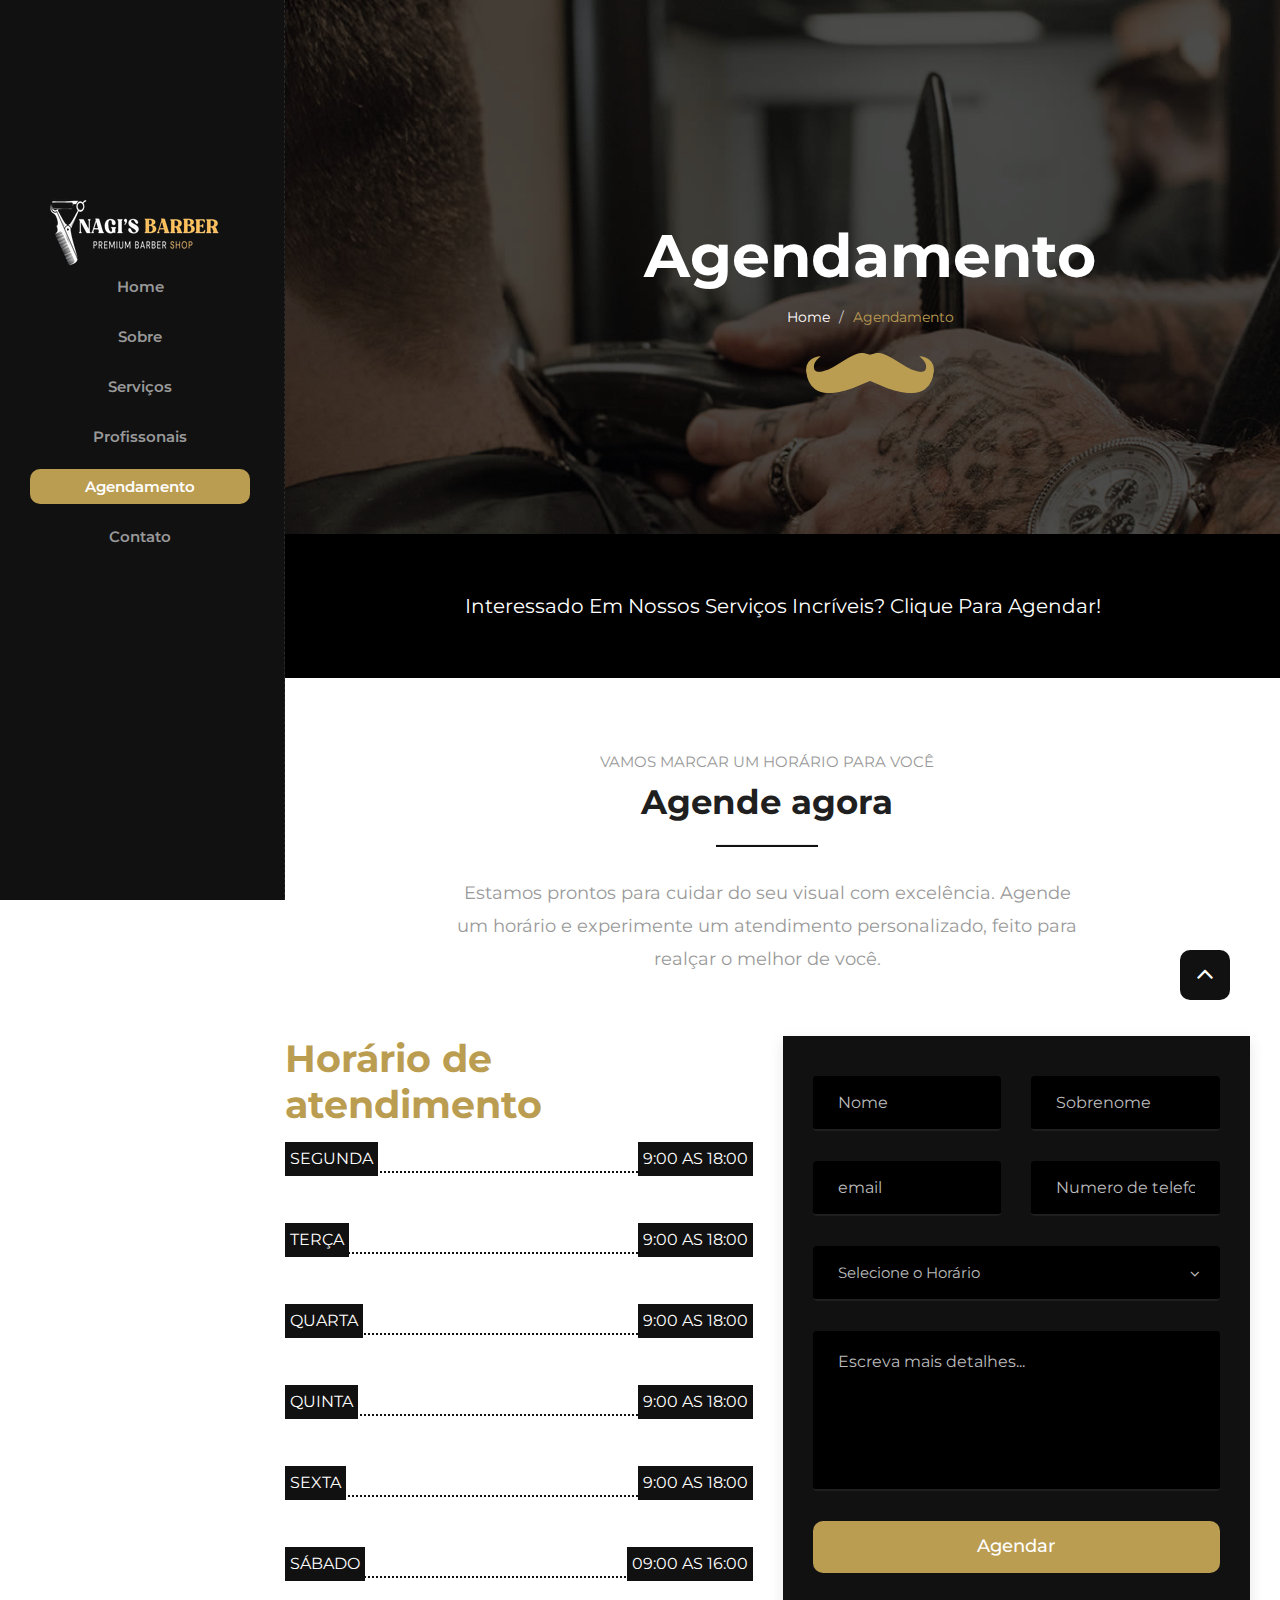
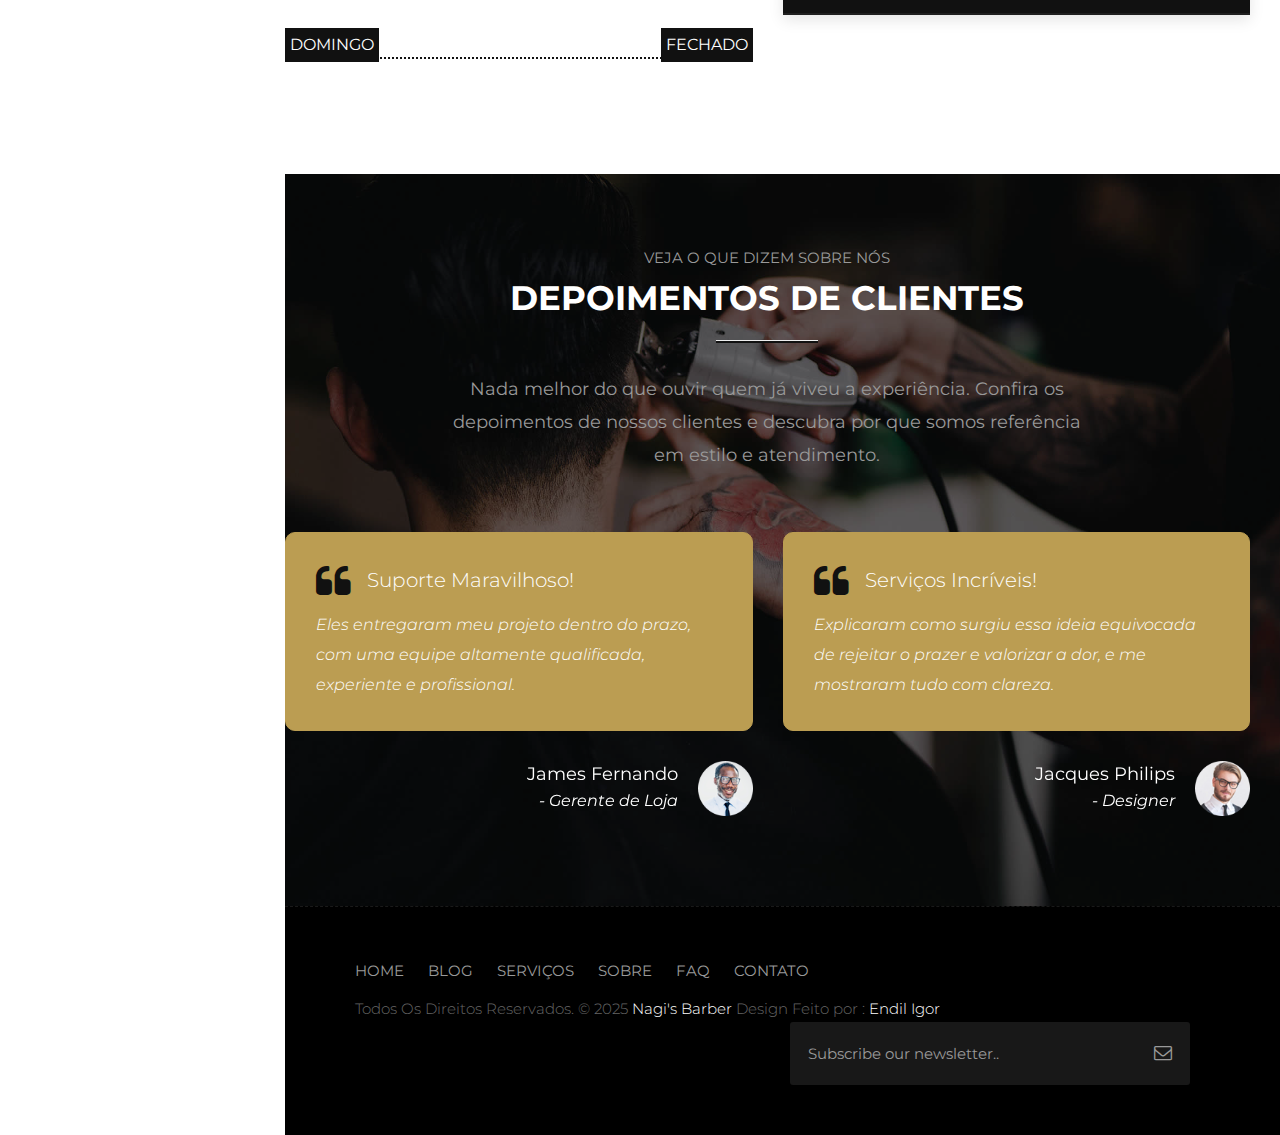
==== commit d3e7637c: "feat: Project complete" ====
--- a/appointment.html
+++ b/appointment.html
@@ -152,16 +152,16 @@
                                 <form id="contactform" class="row" action="contact.php" name="contactform" method="post">
                                     <fieldset class="row-fluid">
                                         <div class="col-lg-6 col-md-6 col-sm-6 col-xs-12">
-                                            <input type="text" name="first_name" id="first_name" class="form-control" placeholder="First Name">
+                                            <input type="text" name="first_name" id="first_name" class="form-control" placeholder="Nome">
                                         </div>
                                         <div class="col-lg-6 col-md-6 col-sm-6 col-xs-12">
-                                            <input type="text" name="last_name" id="last_name" class="form-control" placeholder="Last Name">
+                                            <input type="text" name="last_name" id="last_name" class="form-control" placeholder="Sobrenome">
                                         </div>
                                         <div class="col-lg-6 col-md-6 col-sm-6 col-xs-12">
-                                            <input type="email" name="email" id="email" class="form-control" placeholder="Your Email">
+                                            <input type="email" name="email" id="email" class="form-control" placeholder="email">
                                         </div>
                                         <div class="col-lg-6 col-md-6 col-sm-6 col-xs-12">
-                                            <input type="text" name="phone" id="phone" class="form-control" placeholder="Your Phone">
+                                            <input type="text" name="phone" id="phone" class="form-control" placeholder="Numero de telefone">
                                         </div>
                                         <div class="col-lg-12 col-md-12 col-sm-12 col-xs-12">
                                             <label class="sr-only">Selecione o Horário</label>
@@ -172,10 +172,10 @@
                                             </select>
                                         </div>
                                         <div class="col-lg-12 col-md-12 col-sm-12 col-xs-12">
-                                            <textarea class="form-control" name="comments" id="comments" rows="6" placeholder="Give us more details.."></textarea>
+                                            <textarea class="form-control" name="comments" id="comments" rows="6" placeholder="Escreva mais detalhes..."></textarea>
                                         </div>
                                         <div class="col-lg-12 col-md-12 col-sm-12 col-xs-12 text-center">
-                                            <button type="submit" value="SEND" id="submit" class="btn btn-light btn-radius btn-brd grd1 btn-block subt">Get Appointment</button>
+                                            <button type="submit" value="SEND" id="submit" class="btn btn-light btn-radius btn-brd grd1 btn-block subt">Agendar</button>
                                         </div>
                                     </fieldset>
                                 </form>
